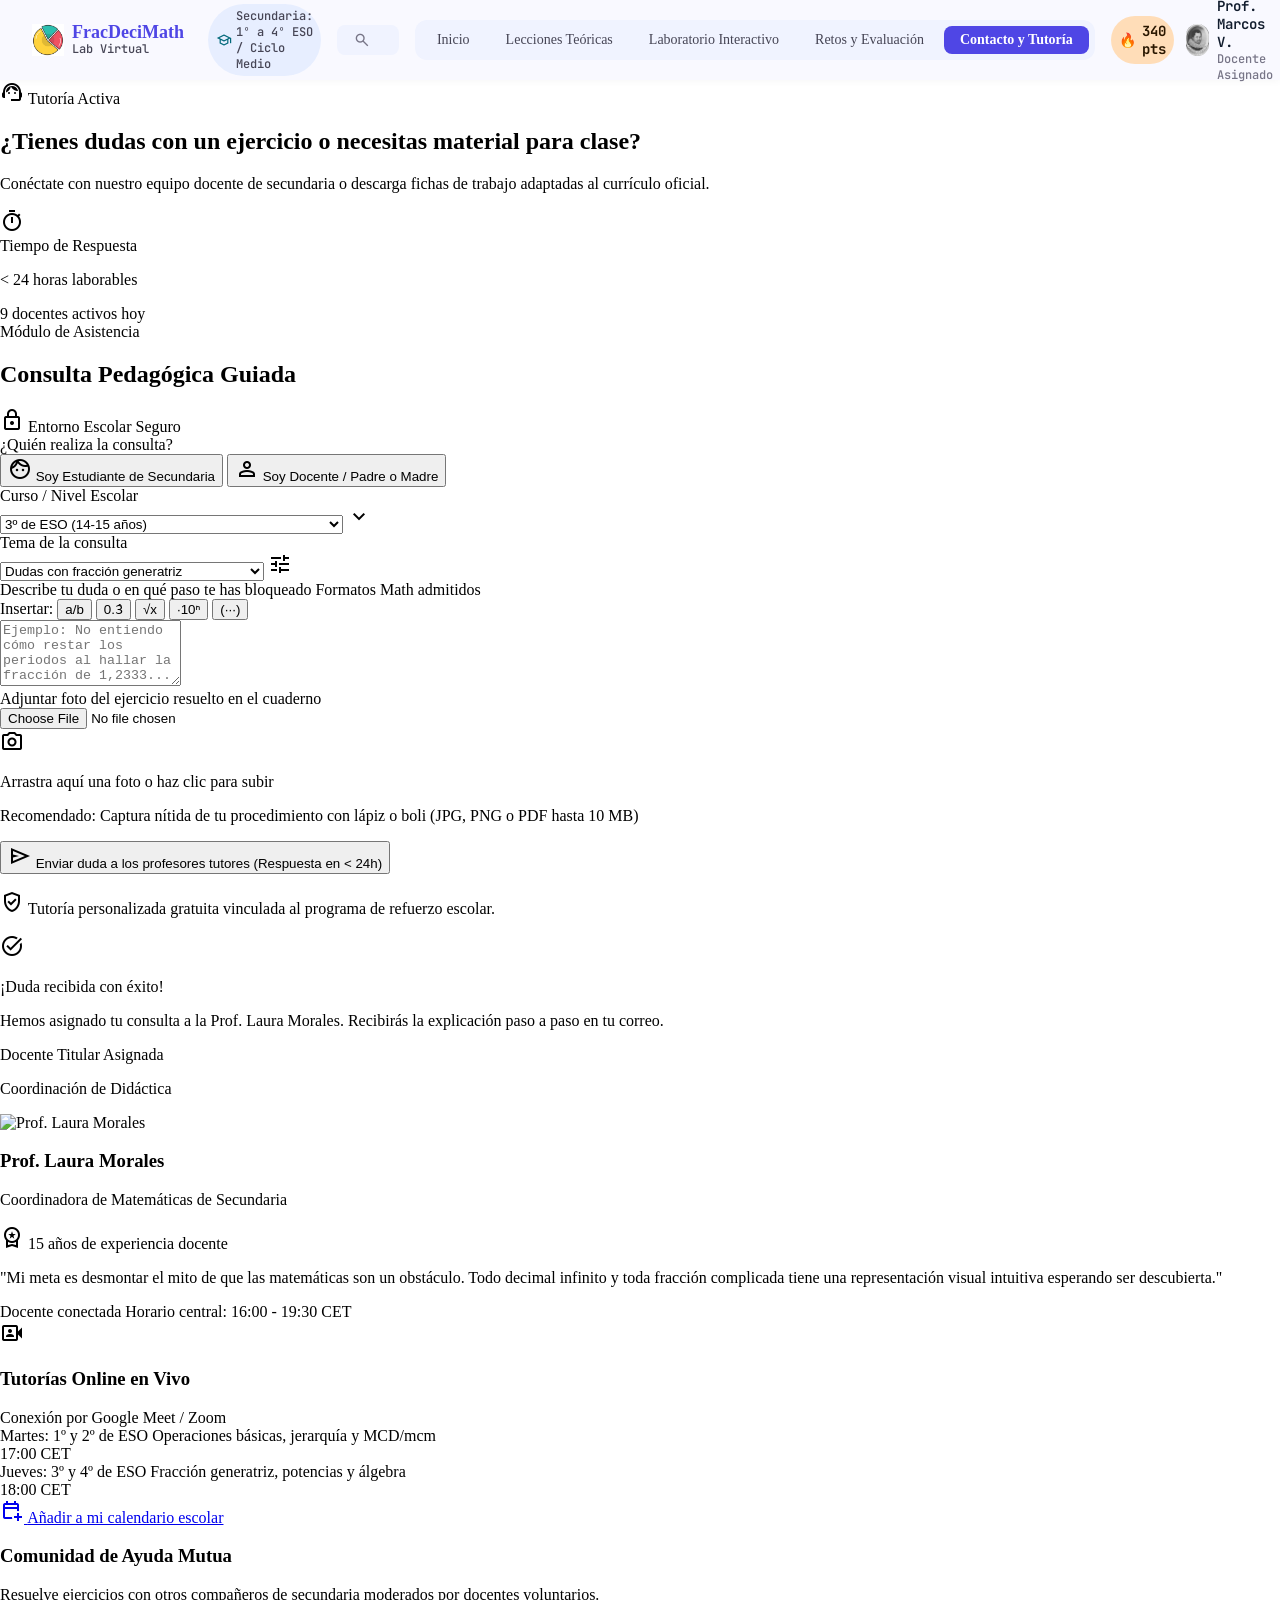
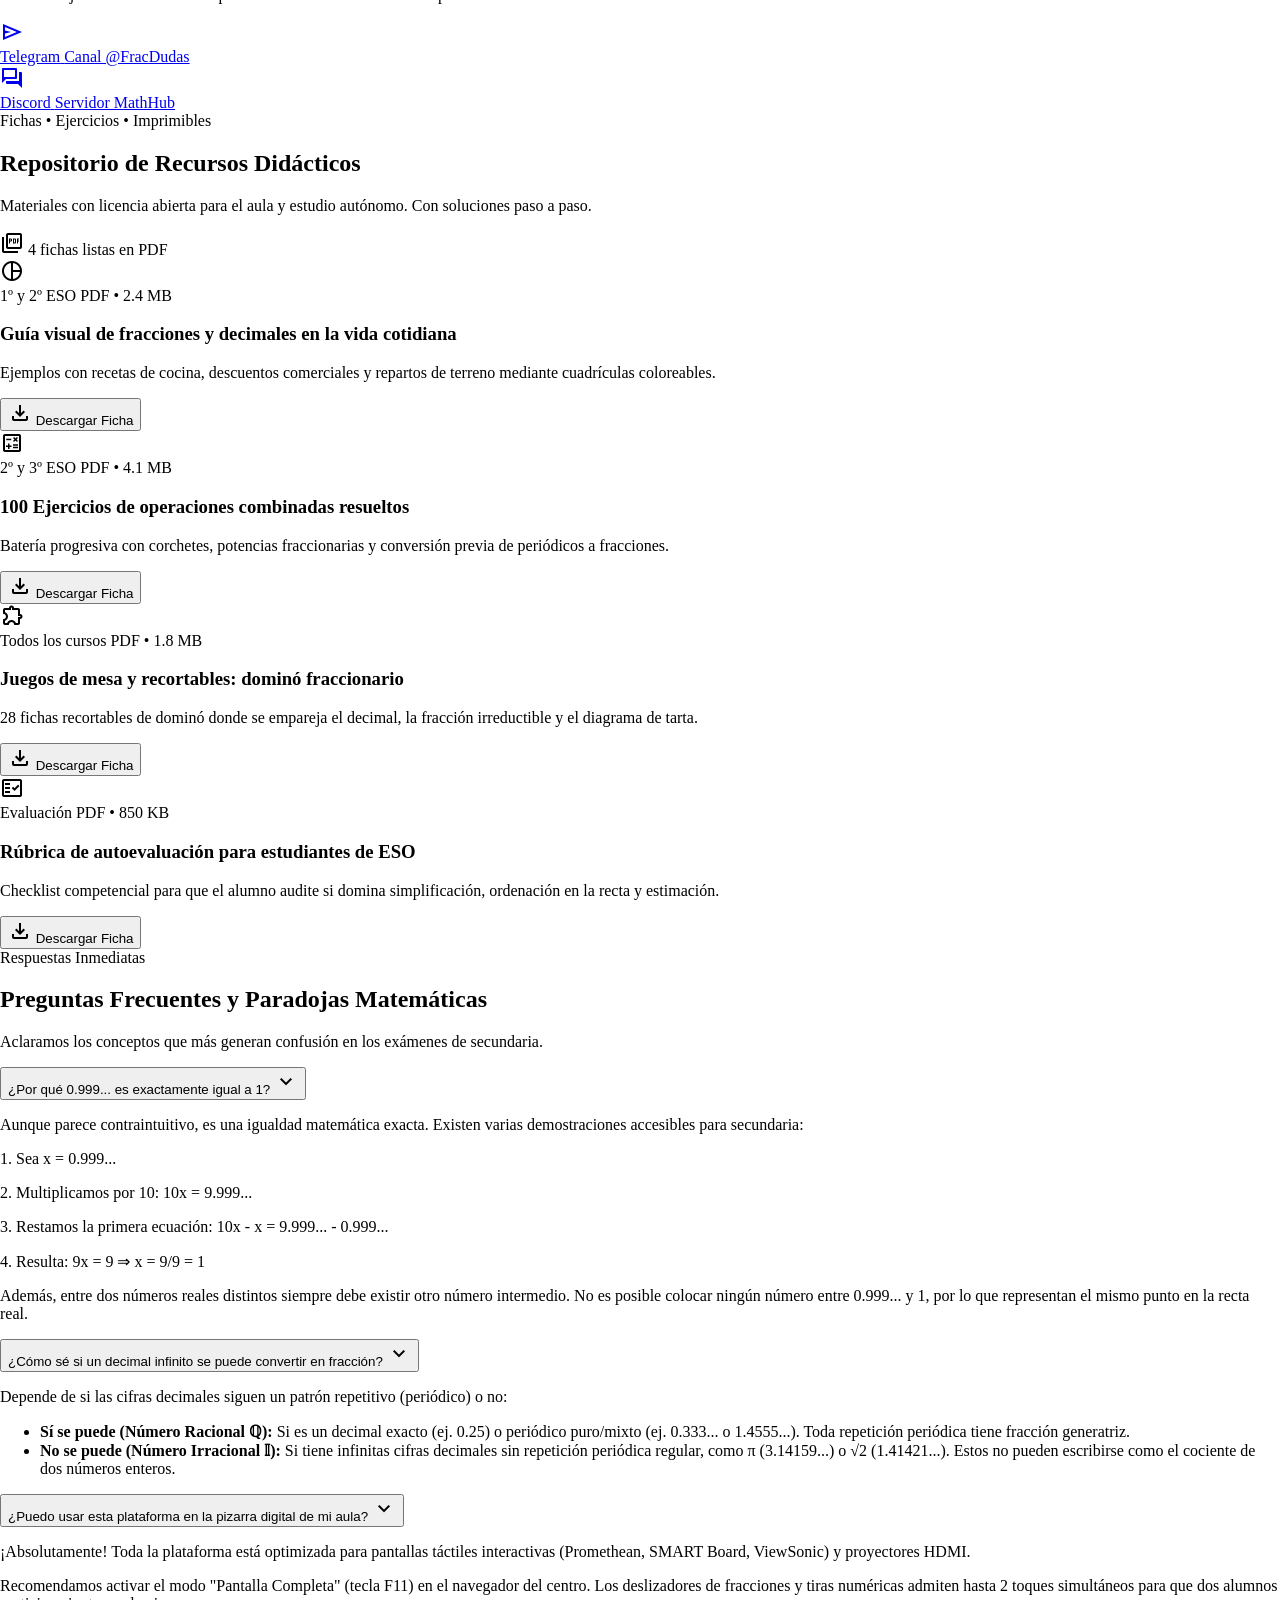
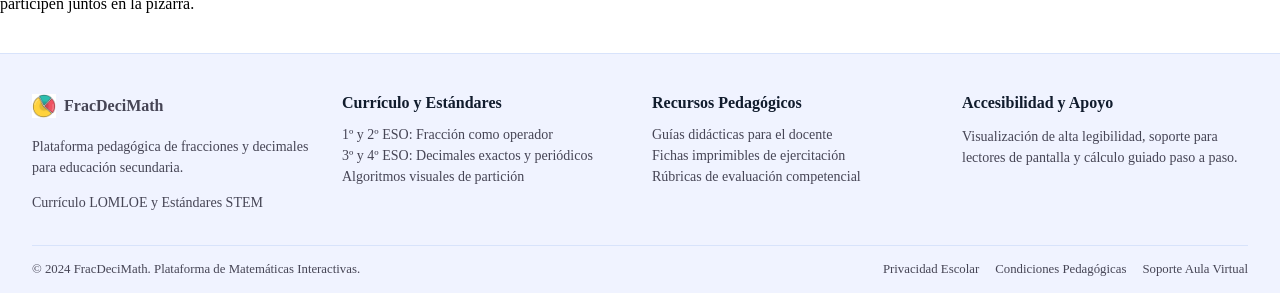
==== contacto-tutoria.html @ f6d33da8 "nuevo cambio" ====
<!DOCTYPE html>
<html lang="es">
<head>
<meta charset="utf-8"/>
<meta content="width=device-width, initial-scale=1.0" name="viewport"/>
<meta content="web_standard" name="shell-type"/>
<title>FracDeciMath — Contacto y Tutoría</title>

<!-- Fuentes -->
<link href="https://fonts.googleapis.com" rel="preconnect"/>
<link crossorigin="" href="https://fonts.gstatic.com" rel="preconnect"/>
<link href="https://fonts.googleapis.com/css2?family=Material+Symbols+Outlined:opsz,wght,FILL,GRAD@20..48,100..700,0..1,-50..200" rel="stylesheet"/>
<link href="https://fonts.googleapis.com/css2?family=JetBrains+Mono:wght@400;500;600;700&family=Plus+Jakarta+Sans:wght@400;500;600;700;800&display=swap" rel="stylesheet"/>
<link href="https://fonts.googleapis.com/css2?family=Material+Symbols+Outlined:wght,FILL@100..700,0..1&display=swap" rel="stylesheet"/>

<!-- Estilos propios -->

<!-- Tailwind (CDN) + configuración -->
<script src="https://cdn.tailwindcss.com"></script>
<script id="tailwind-config">
tailwind.config={darkMode:"class",theme:{extend:{"colors":{"on-secondary-fixed-variant":"#004e5c","on-primary-fixed-variant":"#3323cc","secondary":"#00687a","surface-container-low":"#f0f3ff","on-secondary-container":"#006172","surface-bright":"#f9f9ff","primary":"#3525cd","on-secondary-fixed":"#001f26","on-primary-container":"#dad7ff","on-error":"#ffffff","surface":"#f9f9ff","surface-tint":"#4d44e3","inverse-primary":"#c3c0ff","on-primary":"#ffffff","surface-dim":"#cfdaf2","inverse-surface":"#263143","error":"#ba1a1a","surface-container-highest":"#d8e3fb","primary-container":"#4f46e5","outline":"#777587","on-tertiary-fixed":"#2a1700","inverse-on-surface":"#ecf1ff","surface-container":"#e7eeff","surface-variant":"#d8e3fb","tertiary-fixed":"#ffddb8","secondary-fixed-dim":"#4cd7f6","tertiary-container":"#885500","on-background":"#111c2d","secondary-container":"#57dffe","tertiary":"#684000","surface-container-high":"#dee8ff","on-error-container":"#93000a","primary-fixed":"#e2dfff","primary-fixed-dim":"#c3c0ff","on-tertiary":"#ffffff","tertiary-fixed-dim":"#ffb95f","error-container":"#ffdad6","on-surface":"#111c2d","on-primary-fixed":"#0f0069","outline-variant":"#c7c4d8","on-secondary":"#ffffff","on-surface-variant":"#464555","on-tertiary-fixed-variant":"#653e00","background":"#f9f9ff","on-tertiary-container":"#ffd4a4","secondary-fixed":"#acedff","surface-container-lowest":"#ffffff"},"borderRadius":{"DEFAULT":"0.25rem","lg":"0.5rem","xl":"0.75rem","full":"9999px"},"spacing":{"gutter":"1.5rem","margin":"2rem","space-sm":"0.5rem","space-md":"1rem","space-xs":"0.25rem","space-lg":"1.5rem","margin-mobile":"1rem","space-xl":"2.5rem","gutter-mobile":"1rem"},"fontFamily":{"headline-md":["Plus Jakarta Sans"],"math-display":["JetBrains Mono"],"label-lg":["JetBrains Mono"],"body-md":["Plus Jakarta Sans"],"label-sm":["JetBrains Mono"],"label-md":["JetBrains Mono"],"headline-xl-mobile":["Plus Jakarta Sans"],"headline-lg-mobile":["Plus Jakarta Sans"],"headline-xl":["Plus Jakarta Sans"],"body-sm":["Plus Jakarta Sans"],"headline-sm":["Plus Jakarta Sans"],"body-lg":["Plus Jakarta Sans"],"headline-lg":["Plus Jakarta Sans"],"math-inline":["JetBrains Mono"]},"fontSize":{"headline-md":["22px",{"lineHeight":"28px","fontWeight":"700"}],"math-display":["24px",{"lineHeight":"36px","fontWeight":"600"}],"label-lg":["16px",{"lineHeight":"22px","letterSpacing":"-0.01em","fontWeight":"600"}],"body-md":["16px",{"lineHeight":"24px","fontWeight":"400"}],"label-sm":["12px",{"lineHeight":"16px","letterSpacing":"0.02em","fontWeight":"500"}],"label-md":["14px",{"lineHeight":"18px","fontWeight":"500"}],"headline-xl-mobile":["30px",{"lineHeight":"38px","letterSpacing":"-0.015em","fontWeight":"800"}],"headline-lg-mobile":["24px",{"lineHeight":"32px","letterSpacing":"-0.01em","fontWeight":"700"}],"headline-xl":["40px",{"lineHeight":"48px","letterSpacing":"-0.02em","fontWeight":"800"}],"body-sm":["14px",{"lineHeight":"20px","fontWeight":"400"}],"headline-sm":["18px",{"lineHeight":"24px","fontWeight":"600"}],"body-lg":["18px",{"lineHeight":"28px","fontWeight":"400"}],"headline-lg":["32px",{"lineHeight":"40px","letterSpacing":"-0.015em","fontWeight":"700"}],"math-inline":["16px",{"lineHeight":"24px","fontWeight":"500"}]}}}};
</script>
    <link rel="stylesheet" href="css/header.css">
    <link rel="stylesheet" href="css/layouts.css">
    <link rel="stylesheet" href="css/base.css">
</head>

<body data-page="contacto-tutoria" class="bg-surface font-body-md text-on-surface antialiased selection:bg-primary selection:text-on-primary">

<!-- ======================= HEADER ======================= -->
<div data-layout="header"></div>

<!-- ======================= MAIN ======================= -->
<main class="w-full pt-20 bg-surface min-h-[calc(100vh-14rem)]">
<div class="flex flex-col w-full">

  <!-- Page Header -->
  <section class="relative w-full overflow-hidden bg-gradient-to-b from-surface-container-high/60 via-surface to-surface pb-space-xl pt-space-lg">
    <div class="max-w-[1280px] mx-auto px-margin-mobile lg:px-margin">
      <div class="flex flex-col lg:flex-row lg:items-end lg:justify-between gap-space-lg">
        <div class="max-w-3xl">
          <div class="inline-flex items-center gap-space-xs bg-primary-fixed text-on-primary-fixed px-space-md py-1 rounded-full mb-space-md">
            <span class="material-symbols-outlined text-base">support_agent</span>
            <span class="font-label-sm text-label-sm uppercase tracking-wider font-semibold">Tutoría Activa</span>
          </div>
          <h1 class="font-headline-xl text-headline-xl text-on-surface tracking-tight mb-space-sm">
            ¿Tienes dudas con un ejercicio o necesitas material para clase?
          </h1>
          <p class="font-body-lg text-body-lg text-on-surface-variant max-w-2xl">
            Conéctate con nuestro equipo docente de secundaria o descarga fichas de trabajo adaptadas al currículo oficial.
          </p>
        </div>

        <!-- Quick Status Card -->
        <div class="bg-surface-container-lowest p-space-md rounded-xl shadow-md flex items-center gap-space-md min-w-[280px]">
          <div class="relative flex items-center justify-center w-12 h-12 rounded-lg bg-secondary-fixed text-on-secondary-fixed">
            <span class="material-symbols-outlined text-2xl">timer</span>
            <span class="absolute top-1 right-1 w-2.5 h-2.5 rounded-full bg-secondary ring-2 ring-surface-container-lowest"></span>
          </div>
          <div>
            <span class="font-label-sm text-label-sm text-outline uppercase tracking-wider">Tiempo de Respuesta</span>
            <p class="font-headline-sm text-headline-sm text-on-surface">&lt; 24 horas laborables</p>
            <span class="font-body-sm text-body-sm text-secondary font-medium">9 docentes activos hoy</span>
          </div>
        </div>
      </div>
    </div>
  </section>

  <!-- Formulario + Panel docente -->
  <section class="w-full pb-space-xl">
    <div class="max-w-[1280px] mx-auto px-margin-mobile lg:px-margin">
      <div class="grid grid-cols-1 lg:grid-cols-12 gap-space-lg items-start">

        <!-- Columna izquierda: formulario (7 cols) -->
        <div class="lg:col-span-7 bg-surface-container-lowest rounded-xl p-space-lg lg:p-space-xl shadow-md">
          <div class="flex items-center justify-between mb-space-lg pb-space-sm border-b-0">
            <div>
              <span class="font-label-sm text-label-sm text-primary uppercase font-bold tracking-wider">Módulo de Asistencia</span>
              <h2 class="font-headline-lg text-headline-lg text-on-surface">Consulta Pedagógica Guiada</h2>
            </div>
            <div class="hidden sm:flex items-center gap-1 bg-surface-container px-space-sm py-1 rounded-full text-on-surface-variant">
              <span class="material-symbols-outlined text-sm">lock</span>
              <span class="font-label-sm text-label-sm">Entorno Escolar Seguro</span>
            </div>
          </div>

          <form class="space-y-space-lg" id="math-query-form" onsubmit="event.preventDefault(); showSuccessToast();">

            <!-- Selector de rol -->
            <div>
              <label class="block font-label-md text-label-md text-on-surface mb-space-xs font-semibold">¿Quién realiza la consulta?</label>
              <div class="grid grid-cols-2 gap-space-sm bg-surface-container-low p-1.5 rounded-lg">
                <button class="py-2.5 px-space-md rounded-md font-body-sm text-body-sm font-semibold transition-all bg-primary-container text-on-primary shadow-sm flex items-center justify-center gap-space-xs" id="role-student" onclick="setRole('student')" type="button">
                  <span class="material-symbols-outlined text-base">face</span>
                  <span>Soy Estudiante de Secundaria</span>
                </button>
                <button class="py-2.5 px-space-md rounded-md font-body-sm text-body-sm font-semibold text-on-surface-variant hover:text-on-surface hover:bg-surface-container transition-all flex items-center justify-center gap-space-xs" id="role-teacher" onclick="setRole('teacher')" type="button">
                  <span class="material-symbols-outlined text-base">person</span>
                  <span>Soy Docente / Padre o Madre</span>
                </button>
              </div>
            </div>

            <!-- Curso y tema -->
            <div class="grid grid-cols-1 md:grid-cols-2 gap-space-md">
              <div>
                <label class="block font-label-md text-label-md text-on-surface mb-space-xs font-semibold">Curso / Nivel Escolar</label>
                <div class="relative">
                  <select class="w-full h-12 bg-surface-container-low text-on-surface font-body-md text-body-md rounded-lg px-space-md appearance-none focus:outline-none focus:bg-surface-container-lowest focus:ring-2 focus:ring-primary transition-all">
                    <option value="1eso">1º de ESO (12-13 años)</option>
                    <option value="2eso">2º de ESO (13-14 años)</option>
                    <option selected="" value="3eso">3º de ESO (14-15 años)</option>
                    <option value="4eso">4º de ESO (15-16 años - Opción Académica/Aplicada)</option>
                  </select>
                  <span class="material-symbols-outlined absolute right-space-md top-3 pointer-events-none text-outline">expand_more</span>
                </div>
              </div>
              <div>
                <label class="block font-label-md text-label-md text-on-surface mb-space-xs font-semibold">Tema de la consulta</label>
                <div class="relative">
                  <select class="w-full h-12 bg-surface-container-low text-on-surface font-body-md text-body-md rounded-lg px-space-md appearance-none focus:outline-none focus:bg-surface-container-lowest focus:ring-2 focus:ring-primary transition-all">
                    <option value="generatriz">Dudas con fracción generatriz</option>
                    <option value="combinadas">Operaciones combinadas con paréntesis</option>
                    <option value="problemas">Problemas de aplicación contextual</option>
                    <option value="otro">Otro contenido del temario</option>
                  </select>
                  <span class="material-symbols-outlined absolute right-space-md top-3 pointer-events-none text-outline">tune</span>
                </div>
              </div>
            </div>

            <!-- Descripción + atajos matemáticos -->
            <div>
              <div class="flex items-center justify-between mb-space-xs">
                <label class="font-label-md text-label-md text-on-surface font-semibold">Describe tu duda o en qué paso te has bloqueado</label>
                <span class="font-label-sm text-label-sm text-outline">Formatos Math admitidos</span>
              </div>
              <div class="flex flex-wrap items-center gap-space-xs mb-space-xs bg-surface-container-low p-space-xs rounded-lg">
                <span class="font-label-sm text-label-sm text-on-surface-variant px-space-xs">Insertar:</span>
                <button class="px-space-sm py-1 bg-surface-container-lowest text-primary font-math-inline text-math-inline rounded hover:bg-primary hover:text-on-primary transition-colors shadow-sm" onclick="insertSnippet('\\frac{a}{b}')" type="button">a/b</button>
                <button class="px-space-sm py-1 bg-surface-container-lowest text-primary font-math-inline text-math-inline rounded hover:bg-primary hover:text-on-primary transition-colors shadow-sm" onclick="insertSnippet('0.\\bar{3}')" type="button">0.3̂</button>
                <button class="px-space-sm py-1 bg-surface-container-lowest text-primary font-math-inline text-math-inline rounded hover:bg-primary hover:text-on-primary transition-colors shadow-sm" onclick="insertSnippet('\\sqrt{x}')" type="button">√x</button>
                <button class="px-space-sm py-1 bg-surface-container-lowest text-primary font-math-inline text-math-inline rounded hover:bg-primary hover:text-on-primary transition-colors shadow-sm" onclick="insertSnippet(' \\cdot 10^n ')" type="button">·10ⁿ</button>
                <button class="px-space-sm py-1 bg-surface-container-lowest text-primary font-math-inline text-math-inline rounded hover:bg-primary hover:text-on-primary transition-colors shadow-sm" onclick="insertSnippet('( ) / ( )')" type="button">(···)</button>
              </div>
              <textarea class="w-full bg-surface-container-low text-on-surface font-body-md text-body-md p-space-md rounded-lg focus:outline-none focus:bg-surface-container-lowest focus:ring-2 focus:ring-primary transition-all resize-y" id="query-textarea" placeholder="Ejemplo: No entiendo cómo restar los periodos al hallar la fracción de 1,2333... ¿Tengo que multiplicar por 100 o por 10 primero?" required="" rows="4"></textarea>
            </div>

            <!-- Subida de foto -->
            <div>
              <label class="block font-label-md text-label-md text-on-surface mb-space-xs font-semibold">Adjuntar foto del ejercicio resuelto en el cuaderno</label>
              <div class="relative group bg-surface-container-low hover:bg-surface-container-high rounded-xl p-space-lg text-center transition-all cursor-pointer">
                <input accept="image/*,.pdf" class="absolute inset-0 w-full h-full opacity-0 cursor-pointer" onchange="handleFileSelected(this)" type="file"/>
                <div class="flex flex-col items-center justify-center">
                  <div class="w-12 h-12 rounded-full bg-surface-container-lowest text-primary flex items-center justify-center mb-space-xs group-hover:scale-110 transition-transform shadow-sm">
                    <span class="material-symbols-outlined text-2xl">photo_camera</span>
                  </div>
                  <p class="font-headline-sm text-headline-sm text-on-surface mb-1" id="upload-headline">Arrastra aquí una foto o haz clic para subir</p>
                  <p class="font-body-sm text-body-sm text-on-surface-variant">Recomendado: Captura nítida de tu procedimiento con lápiz o boli (JPG, PNG o PDF hasta 10 MB)</p>
                </div>
              </div>
            </div>

            <!-- Envío -->
            <div class="pt-space-xs">
              <button class="w-full h-14 bg-primary-container text-on-primary font-headline-sm text-headline-sm rounded-lg hover:opacity-95 active:scale-[0.99] transition-all shadow-md flex items-center justify-center gap-space-sm" type="submit">
                <span class="material-symbols-outlined text-2xl">send</span>
                <span>Enviar duda a los profesores tutores (Respuesta en &lt; 24h)</span>
              </button>
              <p class="text-center font-label-sm text-label-sm text-outline mt-space-sm flex items-center justify-center gap-space-xs">
                <span class="material-symbols-outlined text-sm text-secondary">verified_user</span>
                Tutoría personalizada gratuita vinculada al programa de refuerzo escolar.
              </p>
            </div>
          </form>

          <!-- Toast (oculto por defecto) -->
          <div class="hidden mt-space-md p-space-md rounded-lg bg-surface-container-highest text-on-surface flex items-center gap-space-sm transition-all" id="query-toast">
            <span class="material-symbols-outlined text-secondary text-2xl">task_alt</span>
            <div>
              <p class="font-headline-sm text-headline-sm">¡Duda recibida con éxito!</p>
              <p class="font-body-sm text-body-sm text-on-surface-variant">Hemos asignado tu consulta a la Prof. Laura Morales. Recibirás la explicación paso a paso en tu correo.</p>
            </div>
          </div>
        </div>

        <!-- Columna derecha: docente y soporte (5 cols) -->
        <div class="lg:col-span-5 space-y-space-lg">

          <!-- Perfil docente -->
          <div class="bg-surface-container-lowest rounded-xl overflow-hidden shadow-md">
            <div class="bg-gradient-to-r from-primary to-surface-tint p-space-md text-on-primary">
              <span class="font-label-sm text-label-sm uppercase font-bold tracking-wider opacity-90">Docente Titular Asignada</span>
              <p class="font-headline-sm text-headline-sm text-on-primary">Coordinación de Didáctica</p>
            </div>
            <div class="p-space-lg">
              <div class="flex items-start gap-space-md mb-space-md">
                <img alt="Prof. Laura Morales" class="w-24 h-24 rounded-2xl object-cover shadow-md shrink-0" src="https://lh3.googleusercontent.com/aida-public/[base64]"/>
                <div>
                  <h3 class="font-headline-md text-headline-md text-on-surface leading-snug">Prof. Laura Morales</h3>
                  <p class="font-body-sm text-body-sm text-secondary font-medium">Coordinadora de Matemáticas de Secundaria</p>
                  <div class="flex items-center gap-space-xs text-outline mt-1 font-label-sm text-label-sm">
                    <span class="material-symbols-outlined text-sm">workspace_premium</span>
                    <span>15 años de experiencia docente</span>
                  </div>
                </div>
              </div>
              <p class="font-body-sm text-body-sm text-on-surface-variant bg-surface-container-low p-space-md rounded-lg mb-space-md">
                "Mi meta es desmontar el mito de que las matemáticas son un obstáculo. Todo decimal infinito y toda fracción complicada tiene una representación visual intuitiva esperando ser descubierta."
              </p>
              <div class="flex items-center justify-between text-on-surface-variant font-label-sm text-label-sm pt-space-xs">
                <span class="flex items-center gap-1">
                  <span class="w-2.5 h-2.5 rounded-full bg-secondary"></span>
                  Docente conectada
                </span>
                <span class="text-outline">Horario central: 16:00 - 19:30 CET</span>
              </div>
            </div>
          </div>

          <!-- Tutorías en vivo -->
          <div class="bg-surface-container-lowest rounded-xl p-space-lg shadow-md">
            <div class="flex items-center gap-space-sm mb-space-md">
              <div class="w-10 h-10 rounded-lg bg-surface-container-high text-primary flex items-center justify-center">
                <span class="material-symbols-outlined text-xl">video_camera_front</span>
              </div>
              <div>
                <h3 class="font-headline-sm text-headline-sm text-on-surface">Tutorías Online en Vivo</h3>
                <span class="font-body-sm text-body-sm text-on-surface-variant">Conexión por Google Meet / Zoom</span>
              </div>
            </div>
            <div class="space-y-space-sm mb-space-md">
              <div class="flex items-center justify-between p-space-sm rounded-lg bg-surface-container-low hover:bg-surface-container transition-colors">
                <div>
                  <span class="font-label-md text-label-md text-on-surface font-semibold block">Martes: 1º y 2º de ESO</span>
                  <span class="font-body-sm text-body-sm text-outline">Operaciones básicas, jerarquía y MCD/mcm</span>
                </div>
                <span class="font-label-md text-label-md text-primary font-bold bg-primary-fixed px-space-sm py-1 rounded">17:00 CET</span>
              </div>
              <div class="flex items-center justify-between p-space-sm rounded-lg bg-surface-container-low hover:bg-surface-container transition-colors">
                <div>
                  <span class="font-label-md text-label-md text-on-surface font-semibold block">Jueves: 3º y 4º de ESO</span>
                  <span class="font-body-sm text-body-sm text-outline">Fracción generatriz, potencias y álgebra</span>
                </div>
                <span class="font-label-md text-label-md text-primary font-bold bg-primary-fixed px-space-sm py-1 rounded">18:00 CET</span>
              </div>
            </div>
            <a class="w-full py-2.5 bg-surface-container-high text-on-surface font-headline-sm text-headline-sm rounded-lg hover:bg-surface-container-highest transition-colors flex items-center justify-center gap-space-xs" href="#" onclick="event.preventDefault(); alert('Enlace de sesión enviado al calendario del alumno.');">
              <span class="material-symbols-outlined text-base">calendar_add_on</span>
              <span>Añadir a mi calendario escolar</span>
            </a>
          </div>

          <!-- Comunidad -->
          <div class="bg-surface-container rounded-xl p-space-lg shadow-sm">
            <h3 class="font-headline-sm text-headline-sm text-on-surface mb-space-xs">Comunidad de Ayuda Mutua</h3>
            <p class="font-body-sm text-body-sm text-on-surface-variant mb-space-md">Resuelve ejercicios con otros compañeros de secundaria moderados por docentes voluntarios.</p>
            <div class="grid grid-cols-2 gap-space-sm">
              <a class="flex items-center gap-space-xs p-space-sm rounded-lg bg-surface-container-lowest hover:bg-surface-container-high transition-all text-on-surface group" href="#" onclick="event.preventDefault();">
                <span class="material-symbols-outlined text-secondary group-hover:scale-110 transition-transform">send</span>
                <div>
                  <span class="font-label-md text-label-md font-semibold block">Telegram</span>
                  <span class="font-label-sm text-label-sm text-outline">Canal @FracDudas</span>
                </div>
              </a>
              <a class="flex items-center gap-space-xs p-space-sm rounded-lg bg-surface-container-lowest hover:bg-surface-container-high transition-all text-on-surface group" href="#" onclick="event.preventDefault();">
                <span class="material-symbols-outlined text-primary group-hover:scale-110 transition-transform">forum</span>
                <div>
                  <span class="font-label-md text-label-md font-semibold block">Discord</span>
                  <span class="font-label-sm text-label-sm text-outline">Servidor MathHub</span>
                </div>
              </a>
            </div>
          </div>

        </div>
      </div>
    </div>
  </section>

  <!-- Repositorio de recursos -->
  <section class="w-full bg-surface-container-low py-space-xl">
    <div class="max-w-[1280px] mx-auto px-margin-mobile lg:px-margin">
      <div class="flex flex-col md:flex-row md:items-end justify-between gap-space-md mb-space-xl">
        <div>
          <span class="font-label-sm text-label-sm uppercase tracking-wider text-secondary font-bold">Fichas • Ejercicios • Imprimibles</span>
          <h2 class="font-headline-xl text-headline-xl text-on-surface">Repositorio de Recursos Didácticos</h2>
          <p class="font-body-md text-body-md text-on-surface-variant mt-1">Materiales con licencia abierta para el aula y estudio autónomo. Con soluciones paso a paso.</p>
        </div>
        <div class="flex items-center gap-space-xs">
          <span class="font-label-md text-label-md text-on-surface-variant bg-surface-container-lowest px-space-md py-2 rounded-lg shadow-sm flex items-center gap-2">
            <span class="material-symbols-outlined text-primary text-base">picture_as_pdf</span>
            4 fichas listas en PDF
          </span>
        </div>
      </div>

      <div class="grid grid-cols-1 md:grid-cols-2 lg:grid-cols-4 gap-space-md">

        <!-- Ficha 1 -->
        <div class="bg-surface-container-lowest rounded-xl p-space-lg flex flex-col justify-between shadow-sm hover:shadow-md transition-shadow group">
          <div>
            <div class="w-12 h-12 rounded-lg bg-primary-fixed text-primary flex items-center justify-center mb-space-md group-hover:scale-105 transition-transform">
              <span class="material-symbols-outlined text-2xl">pie_chart</span>
            </div>
            <div class="flex items-center gap-space-xs mb-space-xs">
              <span class="bg-surface-container-high text-on-surface font-label-sm text-label-sm px-2 py-0.5 rounded">1º y 2º ESO</span>
              <span class="text-outline font-label-sm text-label-sm">PDF • 2.4 MB</span>
            </div>
            <h3 class="font-headline-sm text-headline-sm text-on-surface mb-space-xs leading-snug">Guía visual de fracciones y decimales en la vida cotidiana</h3>
            <p class="font-body-sm text-body-sm text-on-surface-variant mb-space-lg">Ejemplos con recetas de cocina, descuentos comerciales y repartos de terreno mediante cuadrículas coloreables.</p>
          </div>
          <button class="w-full py-2.5 bg-surface-container-low text-primary hover:bg-primary hover:text-on-primary font-headline-sm text-headline-sm rounded-lg transition-colors flex items-center justify-center gap-space-xs" onclick="downloadAsset('Guia_Visual_Fracciones.pdf')" type="button">
            <span class="material-symbols-outlined text-base">download</span>
            <span>Descargar Ficha</span>
          </button>
        </div>

        <!-- Ficha 2 -->
        <div class="bg-surface-container-lowest rounded-xl p-space-lg flex flex-col justify-between shadow-sm hover:shadow-md transition-shadow group">
          <div>
            <div class="w-12 h-12 rounded-lg bg-secondary-fixed text-on-secondary-fixed flex items-center justify-center mb-space-md group-hover:scale-105 transition-transform">
              <span class="material-symbols-outlined text-2xl">calculate</span>
            </div>
            <div class="flex items-center gap-space-xs mb-space-xs">
              <span class="bg-surface-container-high text-on-surface font-label-sm text-label-sm px-2 py-0.5 rounded">2º y 3º ESO</span>
              <span class="text-outline font-label-sm text-label-sm">PDF • 4.1 MB</span>
            </div>
            <h3 class="font-headline-sm text-headline-sm text-on-surface mb-space-xs leading-snug">100 Ejercicios de operaciones combinadas resueltos</h3>
            <p class="font-body-sm text-body-sm text-on-surface-variant mb-space-lg">Batería progresiva con corchetes, potencias fraccionarias y conversión previa de periódicos a fracciones.</p>
          </div>
          <button class="w-full py-2.5 bg-surface-container-low text-primary hover:bg-primary hover:text-on-primary font-headline-sm text-headline-sm rounded-lg transition-colors flex items-center justify-center gap-space-xs" onclick="downloadAsset('100_Operaciones_Combinadas.pdf')" type="button">
            <span class="material-symbols-outlined text-base">download</span>
            <span>Descargar Ficha</span>
          </button>
        </div>

        <!-- Ficha 3 -->
        <div class="bg-surface-container-lowest rounded-xl p-space-lg flex flex-col justify-between shadow-sm hover:shadow-md transition-shadow group">
          <div>
            <div class="w-12 h-12 rounded-lg bg-tertiary-fixed text-on-tertiary-fixed flex items-center justify-center mb-space-md group-hover:scale-105 transition-transform">
              <span class="material-symbols-outlined text-2xl">extension</span>
            </div>
            <div class="flex items-center gap-space-xs mb-space-xs">
              <span class="bg-surface-container-high text-on-surface font-label-sm text-label-sm px-2 py-0.5 rounded">Todos los cursos</span>
              <span class="text-outline font-label-sm text-label-sm">PDF • 1.8 MB</span>
            </div>
            <h3 class="font-headline-sm text-headline-sm text-on-surface mb-space-xs leading-snug">Juegos de mesa y recortables: dominó fraccionario</h3>
            <p class="font-body-sm text-body-sm text-on-surface-variant mb-space-lg">28 fichas recortables de dominó donde se empareja el decimal, la fracción irreductible y el diagrama de tarta.</p>
          </div>
          <button class="w-full py-2.5 bg-surface-container-low text-primary hover:bg-primary hover:text-on-primary font-headline-sm text-headline-sm rounded-lg transition-colors flex items-center justify-center gap-space-xs" onclick="downloadAsset('Domino_Fracciones_Recortable.pdf')" type="button">
            <span class="material-symbols-outlined text-base">download</span>
            <span>Descargar Ficha</span>
          </button>
        </div>

        <!-- Ficha 4 -->
        <div class="bg-surface-container-lowest rounded-xl p-space-lg flex flex-col justify-between shadow-sm hover:shadow-md transition-shadow group">
          <div>
            <div class="w-12 h-12 rounded-lg bg-surface-container-high text-on-surface flex items-center justify-center mb-space-md group-hover:scale-105 transition-transform">
              <span class="material-symbols-outlined text-2xl">fact_check</span>
            </div>
            <div class="flex items-center gap-space-xs mb-space-xs">
              <span class="bg-surface-container-high text-on-surface font-label-sm text-label-sm px-2 py-0.5 rounded">Evaluación</span>
              <span class="text-outline font-label-sm text-label-sm">PDF • 850 KB</span>
            </div>
            <h3 class="font-headline-sm text-headline-sm text-on-surface mb-space-xs leading-snug">Rúbrica de autoevaluación para estudiantes de ESO</h3>
            <p class="font-body-sm text-body-sm text-on-surface-variant mb-space-lg">Checklist competencial para que el alumno audite si domina simplificación, ordenación en la recta y estimación.</p>
          </div>
          <button class="w-full py-2.5 bg-surface-container-low text-primary hover:bg-primary hover:text-on-primary font-headline-sm text-headline-sm rounded-lg transition-colors flex items-center justify-center gap-space-xs" onclick="downloadAsset('Rubrica_Autoevaluacion_ESO.pdf')" type="button">
            <span class="material-symbols-outlined text-base">download</span>
            <span>Descargar Ficha</span>
          </button>
        </div>

      </div>
    </div>
  </section>

  <!-- FAQ -->
  <section class="w-full py-space-xl">
    <div class="max-w-[840px] mx-auto px-margin-mobile lg:px-margin">
      <div class="text-center mb-space-xl">
        <span class="font-label-sm text-label-sm uppercase tracking-wider text-primary font-bold">Respuestas Inmediatas</span>
        <h2 class="font-headline-lg text-headline-lg text-on-surface mt-1">Preguntas Frecuentes y Paradojas Matemáticas</h2>
        <p class="font-body-md text-body-md text-on-surface-variant max-w-xl mx-auto mt-space-xs">Aclaramos los conceptos que más generan confusión en los exámenes de secundaria.</p>
      </div>

      <div class="space-y-space-sm" id="faq-accordion">

        <!-- FAQ 1 -->
        <div class="bg-surface-container-lowest rounded-xl overflow-hidden shadow-sm">
          <button class="w-full p-space-md lg:p-space-lg text-left flex items-center justify-between gap-space-md focus:outline-none" onclick="toggleFaq('faq-1')" type="button">
            <span class="font-headline-sm text-headline-sm text-on-surface">¿Por qué 0.999... es exactamente igual a 1?</span>
            <span class="material-symbols-outlined text-outline transition-transform duration-200" id="faq-icon-1">expand_more</span>
          </button>
          <div class="hidden px-space-md lg:px-space-lg pb-space-lg text-on-surface-variant font-body-md text-body-md space-y-space-sm" id="faq-content-1">
            <p>Aunque parece contraintuitivo, es una igualdad matemática exacta. Existen varias demostraciones accesibles para secundaria:</p>
            <div class="bg-surface-container-low p-space-md rounded-lg font-math-inline text-math-inline text-on-surface space-y-1">
              <p>1. Sea <span class="font-bold">x = 0.999...</span></p>
              <p>2. Multiplicamos por 10: <span class="font-bold">10x = 9.999...</span></p>
              <p>3. Restamos la primera ecuación: <span class="font-bold">10x - x = 9.999... - 0.999...</span></p>
              <p>4. Resulta: <span class="font-bold">9x = 9 ⇒ x = 9/9 = 1</span></p>
            </div>
            <p class="font-body-sm text-body-sm text-outline">Además, entre dos números reales distintos siempre debe existir otro número intermedio. No es posible colocar ningún número entre 0.999... y 1, por lo que representan el mismo punto en la recta real.</p>
          </div>
        </div>

        <!-- FAQ 2 -->
        <div class="bg-surface-container-lowest rounded-xl overflow-hidden shadow-sm">
          <button class="w-full p-space-md lg:p-space-lg text-left flex items-center justify-between gap-space-md focus:outline-none" onclick="toggleFaq('faq-2')" type="button">
            <span class="font-headline-sm text-headline-sm text-on-surface">¿Cómo sé si un decimal infinito se puede convertir en fracción?</span>
            <span class="material-symbols-outlined text-outline transition-transform duration-200" id="faq-icon-2">expand_more</span>
          </button>
          <div class="hidden px-space-md lg:px-space-lg pb-space-lg text-on-surface-variant font-body-md text-body-md space-y-space-sm" id="faq-content-2">
            <p>Depende de si las cifras decimales siguen un patrón repetitivo (periódico) o no:</p>
            <ul class="list-disc pl-5 space-y-1 font-body-sm text-body-sm">
              <li><strong class="text-on-surface">Sí se puede (Número Racional ℚ):</strong> Si es un decimal exacto (ej. 0.25) o periódico puro/mixto (ej. 0.333... o 1.4555...). Toda repetición periódica tiene fracción generatriz.</li>
              <li><strong class="text-on-surface">No se puede (Número Irracional 𝕀):</strong> Si tiene infinitas cifras decimales sin repetición periódica regular, como π (3.14159...) o √2 (1.41421...). Estos no pueden escribirse como el cociente de dos números enteros.</li>
            </ul>
          </div>
        </div>

        <!-- FAQ 3 -->
        <div class="bg-surface-container-lowest rounded-xl overflow-hidden shadow-sm">
          <button class="w-full p-space-md lg:p-space-lg text-left flex items-center justify-between gap-space-md focus:outline-none" onclick="toggleFaq('faq-3')" type="button">
            <span class="font-headline-sm text-headline-sm text-on-surface">¿Puedo usar esta plataforma en la pizarra digital de mi aula?</span>
            <span class="material-symbols-outlined text-outline transition-transform duration-200" id="faq-icon-3">expand_more</span>
          </button>
          <div class="hidden px-space-md lg:px-space-lg pb-space-lg text-on-surface-variant font-body-md text-body-md space-y-space-sm" id="faq-content-3">
            <p>¡Absolutamente! Toda la plataforma está optimizada para pantallas táctiles interactivas (Promethean, SMART Board, ViewSonic) y proyectores HDMI.</p>
            <p class="font-body-sm text-body-sm text-outline">Recomendamos activar el modo "Pantalla Completa" (tecla F11) en el navegador del centro. Los deslizadores de fracciones y tiras numéricas admiten hasta 2 toques simultáneos para que dos alumnos participen juntos en la pizarra.</p>
          </div>
        </div>

      </div>
    </div>
  </section>

  <!-- Scripts de interacción -->
  <script>
    function setRole(role) {
      const studentBtn = document.getElementById('role-student');
      const teacherBtn = document.getElementById('role-teacher');

      if (role === 'student') {
        studentBtn.className = "py-2.5 px-space-md rounded-md font-body-sm text-body-sm font-semibold transition-all bg-primary-container text-on-primary shadow-sm flex items-center justify-center gap-space-xs";
        teacherBtn.className = "py-2.5 px-space-md rounded-md font-body-sm text-body-sm font-semibold text-on-surface-variant hover:text-on-surface hover:bg-surface-container transition-all flex items-center justify-center gap-space-xs";
      } else {
        teacherBtn.className = "py-2.5 px-space-md rounded-md font-body-sm text-body-sm font-semibold transition-all bg-primary-container text-on-primary shadow-sm flex items-center justify-center gap-space-xs";
        studentBtn.className = "py-2.5 px-space-md rounded-md font-body-sm text-body-sm font-semibold text-on-surface-variant hover:text-on-surface hover:bg-surface-container transition-all flex items-center justify-center gap-space-xs";
      }
    }

    function insertSnippet(code) {
      const textarea = document.getElementById('query-textarea');
      const start = textarea.selectionStart;
      const end = textarea.selectionEnd;
      const text = textarea.value;
      textarea.value = text.substring(0, start) + code + text.substring(end);
      textarea.focus();
      textarea.selectionStart = textarea.selectionEnd = start + code.length;
    }

    function handleFileSelected(input) {
      if (input.files && input.files[0]) {
        const headline = document.getElementById('upload-headline');
        headline.textContent = 'Archivo adjunto: ' + input.files[0].name;
        headline.classList.add('text-secondary');
      }
    }

    function showSuccessToast() {
      const toast = document.getElementById('query-toast');
      toast.classList.remove('hidden');
      toast.scrollIntoView({ behavior: 'smooth', block: 'nearest' });
      document.getElementById('math-query-form').reset();
      document.getElementById('upload-headline').textContent = 'Arrastra aquí una foto o haz clic para subir';
      document.getElementById('upload-headline').classList.remove('text-secondary');
    }

    function downloadAsset(filename) {
      alert('Descargando recurso didáctico: ' + filename + '\nIncluye guía de soluciones paso a paso.');
    }

    function toggleFaq(id) {
      const content = document.getElementById(id.replace('faq-', 'faq-content-'));
      const icon = document.getElementById(id.replace('faq-', 'faq-icon-'));
      const isOpen = !content.classList.contains('hidden');

      if (isOpen) {
        content.classList.add('hidden');
        icon.style.transform = 'rotate(0deg)';
      } else {
        content.classList.remove('hidden');
        icon.style.transform = 'rotate(180deg)';
      }
    }
  </script>

</div>
</main>

<!-- ======================= FOOTER ======================= -->
<div data-layout="footer"></div>

    <script src="js/layout.js"></script>
</body>
</html>
---- css/header.css ----
:root {
  --header-primary: #4f46e5;
  --header-surface: #f9f9ff;
  --header-surface-low: #f0f3ff;
  --header-surface-container: #e7eeff;
  --header-text: #111c2d;
  --header-muted: #464555;
  --header-outline: #777587;
}

.cabecera {
  position: fixed;
  top: 0;
  left: 0;
  z-index: 50;
  width: 100%;
  background: rgba(249, 249, 255, 0.9);
  backdrop-filter: blur(20px);
  box-shadow: 0 1px 8px rgba(0, 0, 0, 0.04);
}

.cabecera-interior {
  display: flex;
  align-items: center;
  justify-content: space-between;
  gap: 1rem;
  max-width: 1280px;
  height: 5rem;
  margin: 0 auto;
  padding: 0 1rem;
}

.cabecera-izquierda,
.cabecera-derecha {
  display: flex;
  align-items: center;
}

.cabecera-izquierda {
  gap: 1.5rem;
}

.cabecera-derecha {
  gap: 0.5rem;
}

.enlace-logo {
  display: flex;
  align-items: center;
  gap: 0.5rem;
  color: inherit;
  text-decoration: none;
}

.imagen-logo {
  width: auto;
  height: 2rem;
  object-fit: contain;
}

.texto-logo {
  display: flex;
  flex-direction: column;
}

.titulo-logo {
  color: var(--header-primary);
  font-size: 18px;
  font-weight: 600;
  line-height: 1;
}

.subtitulo-logo {
  color: var(--header-muted);
  font: 500 12px/16px "JetBrains Mono", monospace;
}

.insignia-cabecera {
  display: none;
  align-items: center;
  gap: 0.25rem;
  padding: 0.25rem 0.5rem;
  color: var(--header-muted);
  background: var(--header-surface-container);
  border-radius: 9999px;
  font: 500 12px/16px "JetBrains Mono", monospace;
}

.insignia-cabecera .material-symbols-outlined {
  color: #00687a;
  font-size: 16px;
}

.buscador-cabecera {
  display: none;
  flex: 1;
  max-width: 24rem;
}

.boton-menu {
  display: inline-flex;
  align-items: center;
  justify-content: center;
  width: 2.5rem;
  height: 2.5rem;
  color: var(--header-muted);
  background: var(--header-surface-low);
  border: 0;
  border-radius: 0.5rem;
  cursor: pointer;
}

.boton-menu:hover,
.boton-menu:focus-visible {
  color: var(--header-text);
  background: #dee8ff;
}

.boton-menu:focus-visible,
.enlace-navegacion:focus-visible {
  outline: 2px solid var(--header-primary);
  outline-offset: 2px;
}

.caja-buscador {
  display: flex;
  align-items: center;
  width: 100%;
  padding: 0.375rem 1rem;
  color: var(--header-muted);
  background: var(--header-surface-low);
  border-radius: 0.5rem;
}

.caja-buscador .material-symbols-outlined {
  margin-right: 0.5rem;
  color: var(--header-outline);
  font-size: 18px;
}

.caja-buscador input {
  width: 100%;
  color: var(--header-text);
  background: transparent;
  border: 0;
  outline: 0;
}

.navegacion-cabecera {
  display: none;
  align-items: center;
  gap: 0.25rem;
  padding: 0.375rem;
  background: var(--header-surface-low);
  border-radius: 0.75rem;
}

.navegacion-cabecera.menu-abierto {
  display: flex;
  position: absolute;
  top: calc(100% + 0.5rem);
  right: 1rem;
  left: 1rem;
  flex-direction: column;
  align-items: stretch;
  padding: 0.5rem;
  background: var(--header-surface);
  border: 1px solid #d8e3fb;
  box-shadow: 0 12px 24px rgba(17, 28, 45, 0.12);
}

.navegacion-cabecera.menu-abierto .enlace-navegacion {
  width: 100%;
  padding: 0.75rem 1rem;
}

.enlace-navegacion {
  padding: 0.375rem 1rem;
  color: var(--header-muted);
  border-radius: 0.5rem;
  font-size: 14px;
  text-decoration: none;
  white-space: nowrap;
}

.enlace-navegacion:hover {
  color: var(--header-text);
  background: #dee8ff;
}

.enlace-navegacion.activo {
  color: #fff;
  background: var(--header-primary);
  font-weight: 600;
}

.insignia-puntos {
  display: flex;
  align-items: center;
  gap: 0.375rem;
  padding: 0.375rem 0.5rem;
  color: #2a1700;
  background: #ffddb8;
  border-radius: 9999px;
  font: 700 14px/18px "JetBrains Mono", monospace;
}

.informacion-perfil {
  display: flex;
  align-items: center;
  gap: 0.5rem;
  padding-left: 0.25rem;
}

.imagen-perfil {
  width: 2rem;
  height: 2rem;
  object-fit: cover;
  border-radius: 9999px;
}

.texto-perfil {
  display: none;
  flex-direction: column;
}

.nombre-perfil {
  color: var(--header-text);
  font: 600 14px/18px "JetBrains Mono", monospace;
}

.rol-perfil {
  color: var(--header-outline);
  font: 500 12px/16px "JetBrains Mono", monospace;
}

@media (min-width: 640px) {
  .texto-perfil {
    display: flex;
  }
}

@media (min-width: 768px) {
  .boton-menu {
    display: none;
  }

  .navegacion-cabecera {
    display: flex;
  }

  .navegacion-cabecera.menu-abierto {
    position: static;
    flex-direction: row;
    align-items: center;
    padding: 0.375rem;
    border: 0;
    box-shadow: none;
  }

  .navegacion-cabecera.menu-abierto .enlace-navegacion {
    width: auto;
    padding: 0.375rem 1rem;
  }
}

@media (min-width: 1024px) {
  .cabecera-interior {
    padding: 0 2rem;
  }

  .buscador-cabecera {
    display: flex;
  }
}

@media (min-width: 1280px) {
  .insignia-cabecera {
    display: flex;
  }
}

.cabecera + .ruta {
  margin-top: 5rem;
}

.cabecera + main {
  padding-top: 5rem;
}

.cabecera + .main {
  padding-top: 80px;
}
---- css/layouts.css ----
.footer-layout {
  margin-top: 2.5rem;
  padding: 2.5rem 2rem 1rem;
  color: #464555;
  background: #f0f3ff;
  border-top: 1px solid #d8e3fb;
}

.footer-layout__grid,
.footer-layout__bottom {
  display: grid;
  gap: 1.5rem;
  max-width: 1280px;
  margin: 0 auto;
}

.footer-layout__grid {
  grid-template-columns: repeat(4, minmax(0, 1fr));
}

.footer-layout__brand {
  display: inline-flex;
  align-items: center;
  gap: 0.5rem;
  color: #3525cd;
  text-decoration: none;
}

.footer-layout__brand img {
  width: auto;
  height: 1.5rem;
}

.footer-layout h2 {
  margin: 0 0 0.75rem;
  color: #111c2d;
  font-size: 1rem;
}

.footer-layout p,
.footer-layout li,
.footer-layout small {
  font-size: 0.875rem;
  line-height: 1.5;
}

.footer-layout ul {
  margin: 0;
  padding: 0;
  list-style: none;
}

.footer-layout__bottom {
  grid-template-columns: 1fr auto;
  margin-top: 2rem;
  padding-top: 1rem;
  border-top: 1px solid #d8e3fb;
  font-size: 0.8rem;
}

.footer-layout__bottom nav {
  display: flex;
  flex-wrap: wrap;
  gap: 1rem;
}

.footer-layout a {
  color: inherit;
  text-decoration: none;
}

.footer-layout a:hover {
  color: #3525cd;
}

@media (max-width: 800px) {
  .footer-layout__grid {
    grid-template-columns: repeat(2, minmax(0, 1fr));
  }
}

@media (max-width: 560px) {
  .footer-layout {
    padding-inline: 1rem;
  }

  .footer-layout__grid,
  .footer-layout__bottom {
    grid-template-columns: 1fr;
  }
}
---- css/base.css ----
html {
  width: 100%;
  min-width: 320px;
  margin: 0;
  padding: 0;
}

body {
  width: 100%;
  min-width: 320px;
  max-width: none;
  margin: 0;
  padding: 0;
  overflow-x: hidden;
}

*,
*::before,
*::after {
  box-sizing: border-box;
}
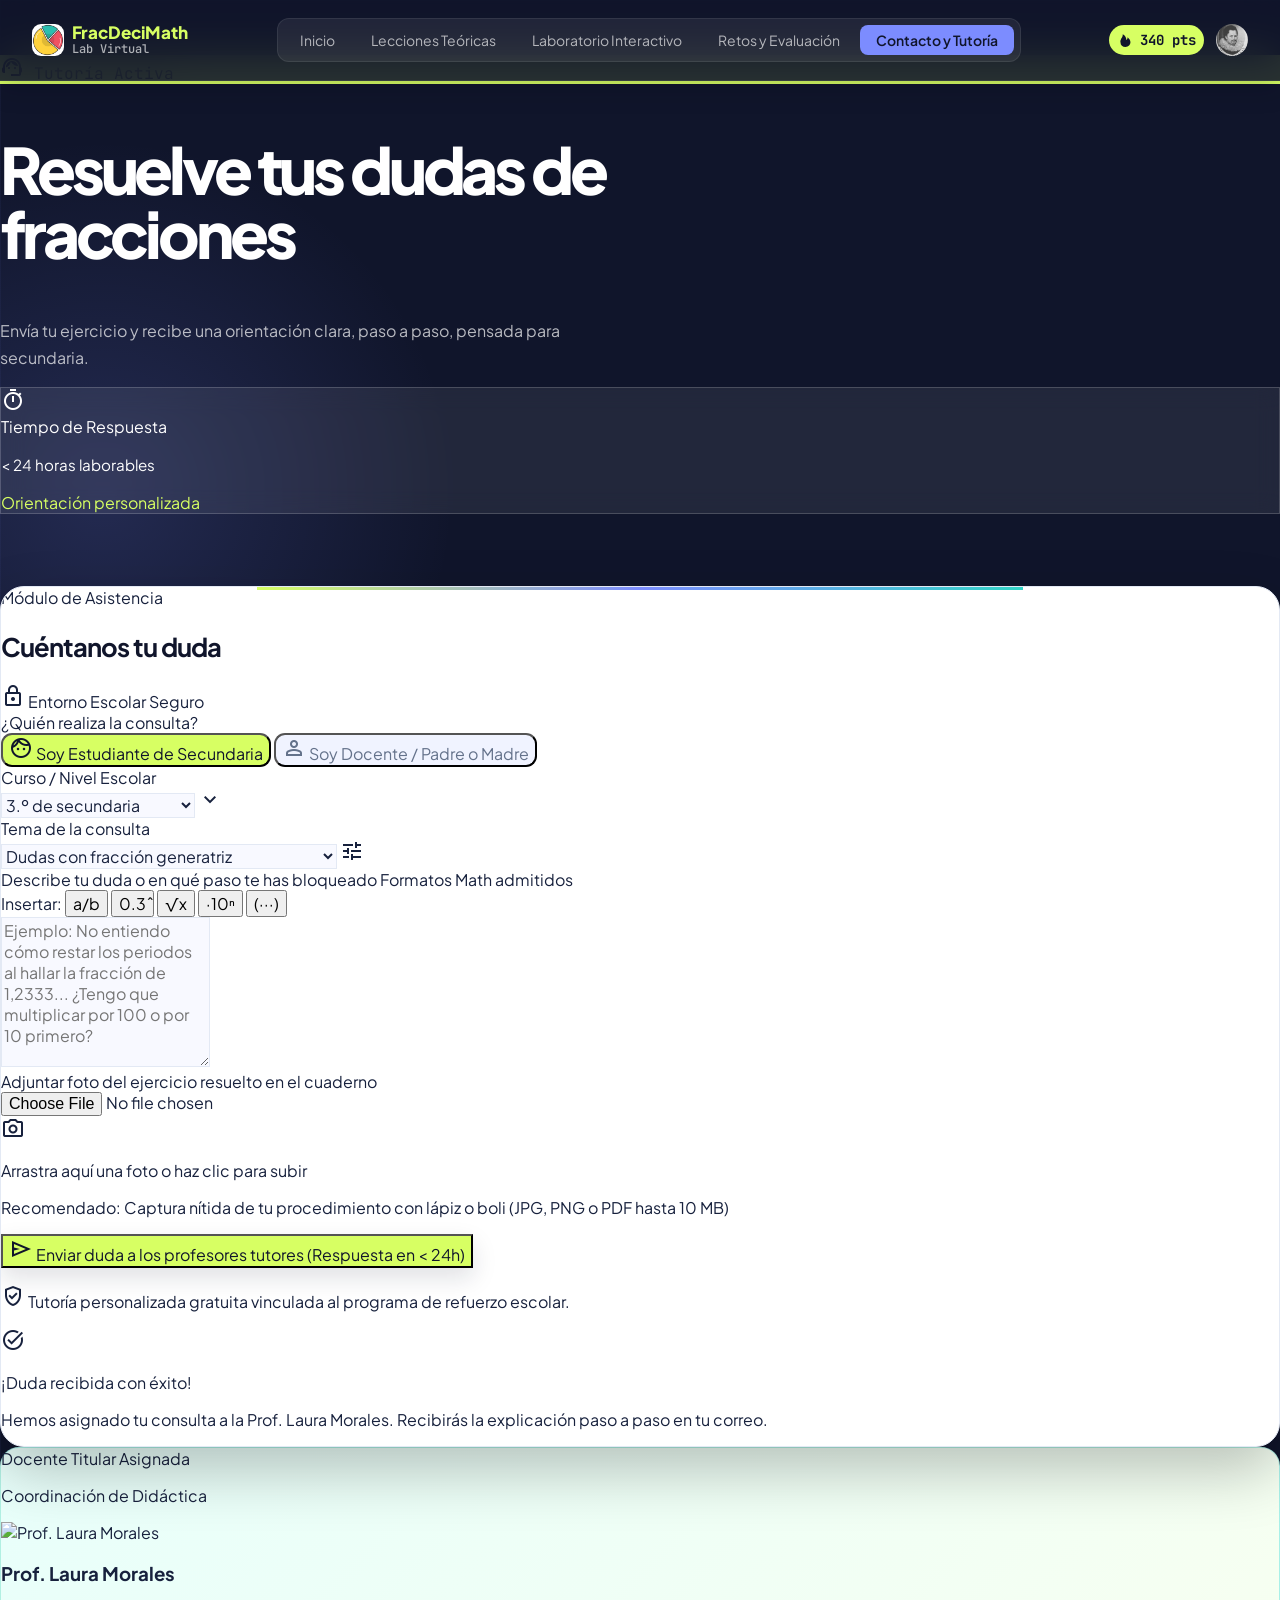
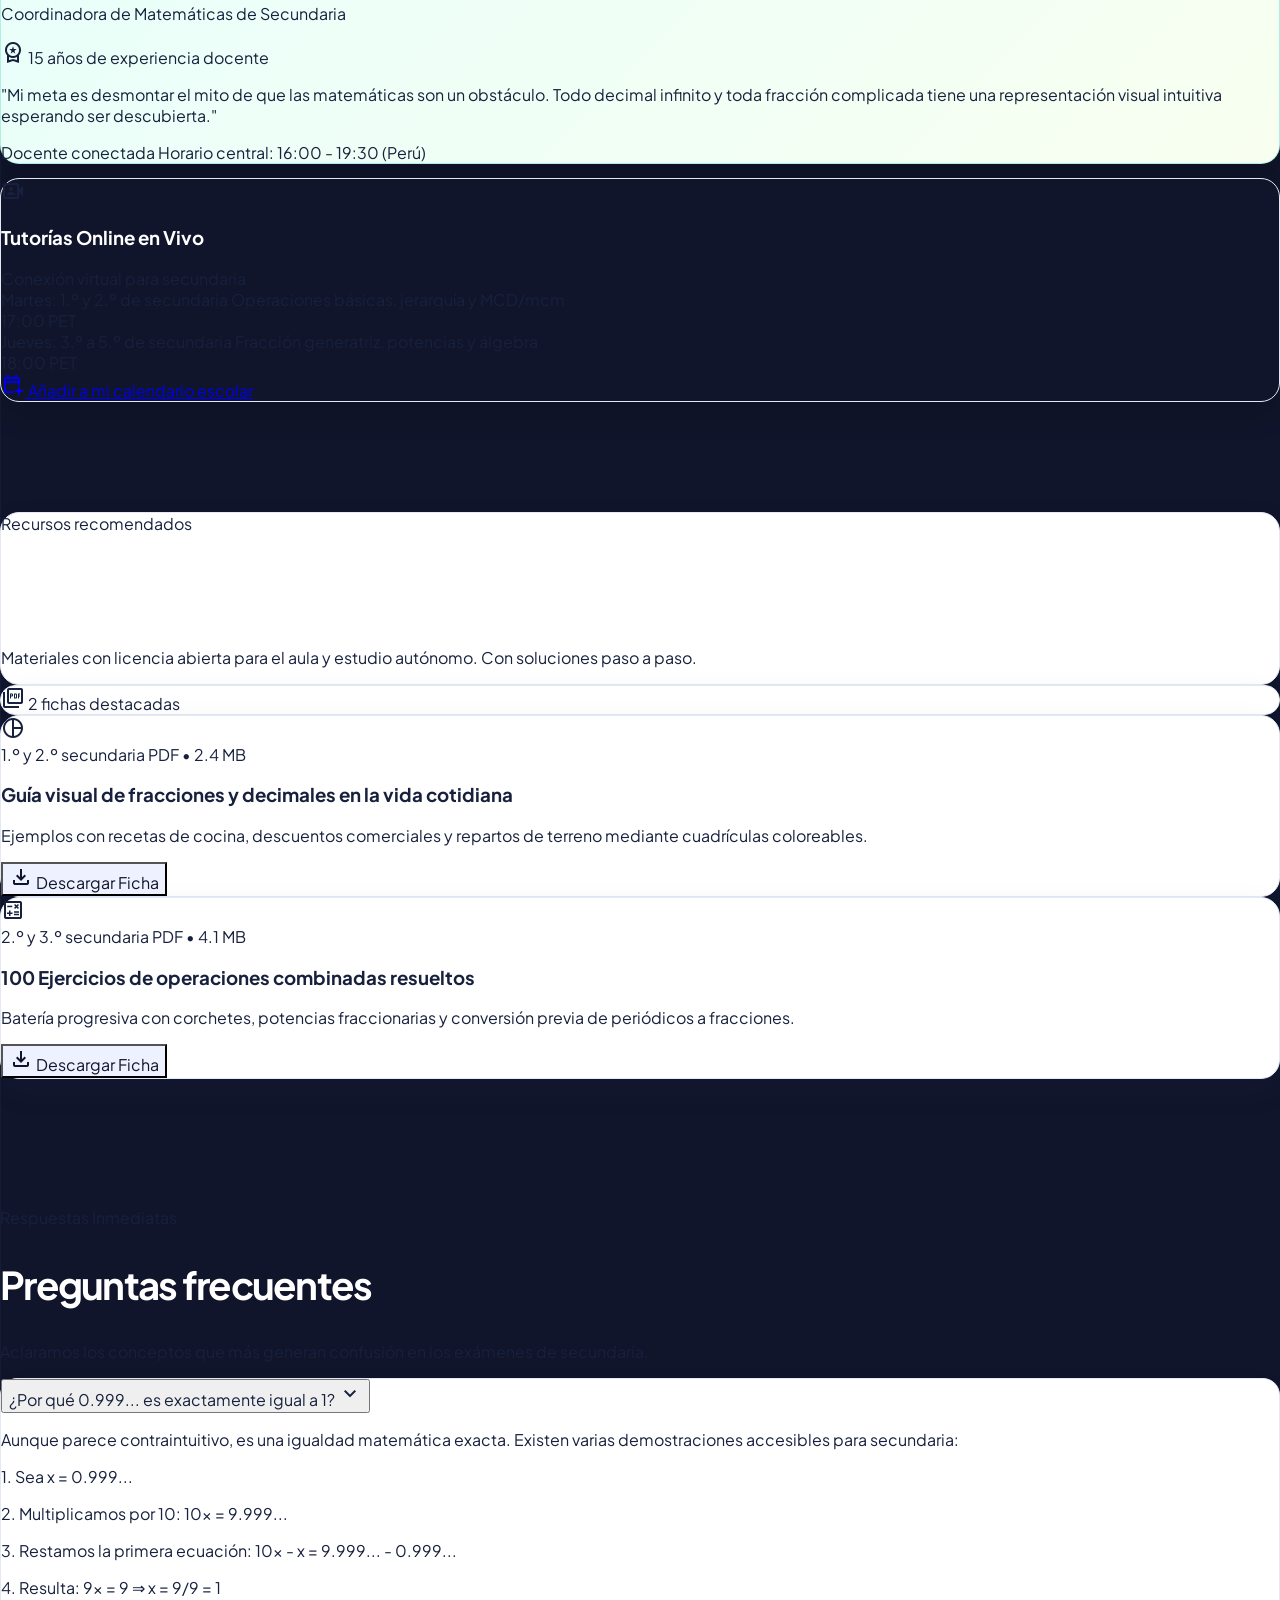
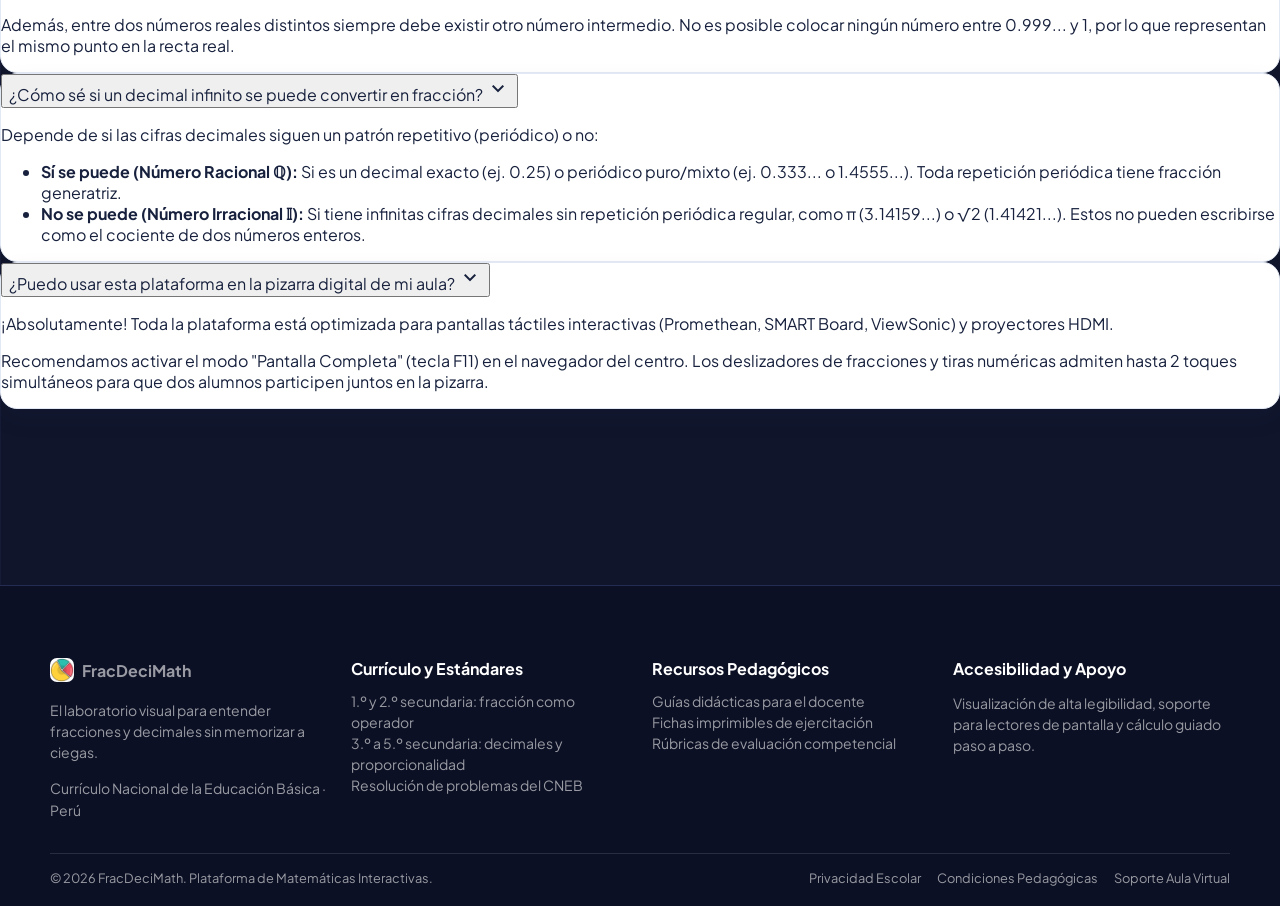
==== commit 948f916c: "new code" ====
--- a/contacto-tutoria.html
+++ b/contacto-tutoria.html
@@ -1,510 +1,1234 @@
-<!DOCTYPE html>
+<!doctype html>
 <html lang="es">
-<head>
-<meta charset="utf-8"/>
-<meta content="width=device-width, initial-scale=1.0" name="viewport"/>
-<meta content="web_standard" name="shell-type"/>
-<title>FracDeciMath — Contacto y Tutoría</title>
-
-<!-- Fuentes -->
-<link href="https://fonts.googleapis.com" rel="preconnect"/>
-<link crossorigin="" href="https://fonts.gstatic.com" rel="preconnect"/>
-<link href="https://fonts.googleapis.com/css2?family=Material+Symbols+Outlined:opsz,wght,FILL,GRAD@20..48,100..700,0..1,-50..200" rel="stylesheet"/>
-<link href="https://fonts.googleapis.com/css2?family=JetBrains+Mono:wght@400;500;600;700&family=Plus+Jakarta+Sans:wght@400;500;600;700;800&display=swap" rel="stylesheet"/>
-<link href="https://fonts.googleapis.com/css2?family=Material+Symbols+Outlined:wght,FILL@100..700,0..1&display=swap" rel="stylesheet"/>
-
-<!-- Estilos propios -->
-
-<!-- Tailwind (CDN) + configuración -->
-<script src="https://cdn.tailwindcss.com"></script>
-<script id="tailwind-config">
-tailwind.config={darkMode:"class",theme:{extend:{"colors":{"on-secondary-fixed-variant":"#004e5c","on-primary-fixed-variant":"#3323cc","secondary":"#00687a","surface-container-low":"#f0f3ff","on-secondary-container":"#006172","surface-bright":"#f9f9ff","primary":"#3525cd","on-secondary-fixed":"#001f26","on-primary-container":"#dad7ff","on-error":"#ffffff","surface":"#f9f9ff","surface-tint":"#4d44e3","inverse-primary":"#c3c0ff","on-primary":"#ffffff","surface-dim":"#cfdaf2","inverse-surface":"#263143","error":"#ba1a1a","surface-container-highest":"#d8e3fb","primary-container":"#4f46e5","outline":"#777587","on-tertiary-fixed":"#2a1700","inverse-on-surface":"#ecf1ff","surface-container":"#e7eeff","surface-variant":"#d8e3fb","tertiary-fixed":"#ffddb8","secondary-fixed-dim":"#4cd7f6","tertiary-container":"#885500","on-background":"#111c2d","secondary-container":"#57dffe","tertiary":"#684000","surface-container-high":"#dee8ff","on-error-container":"#93000a","primary-fixed":"#e2dfff","primary-fixed-dim":"#c3c0ff","on-tertiary":"#ffffff","tertiary-fixed-dim":"#ffb95f","error-container":"#ffdad6","on-surface":"#111c2d","on-primary-fixed":"#0f0069","outline-variant":"#c7c4d8","on-secondary":"#ffffff","on-surface-variant":"#464555","on-tertiary-fixed-variant":"#653e00","background":"#f9f9ff","on-tertiary-container":"#ffd4a4","secondary-fixed":"#acedff","surface-container-lowest":"#ffffff"},"borderRadius":{"DEFAULT":"0.25rem","lg":"0.5rem","xl":"0.75rem","full":"9999px"},"spacing":{"gutter":"1.5rem","margin":"2rem","space-sm":"0.5rem","space-md":"1rem","space-xs":"0.25rem","space-lg":"1.5rem","margin-mobile":"1rem","space-xl":"2.5rem","gutter-mobile":"1rem"},"fontFamily":{"headline-md":["Plus Jakarta Sans"],"math-display":["JetBrains Mono"],"label-lg":["JetBrains Mono"],"body-md":["Plus Jakarta Sans"],"label-sm":["JetBrains Mono"],"label-md":["JetBrains Mono"],"headline-xl-mobile":["Plus Jakarta Sans"],"headline-lg-mobile":["Plus Jakarta Sans"],"headline-xl":["Plus Jakarta Sans"],"body-sm":["Plus Jakarta Sans"],"headline-sm":["Plus Jakarta Sans"],"body-lg":["Plus Jakarta Sans"],"headline-lg":["Plus Jakarta Sans"],"math-inline":["JetBrains Mono"]},"fontSize":{"headline-md":["22px",{"lineHeight":"28px","fontWeight":"700"}],"math-display":["24px",{"lineHeight":"36px","fontWeight":"600"}],"label-lg":["16px",{"lineHeight":"22px","letterSpacing":"-0.01em","fontWeight":"600"}],"body-md":["16px",{"lineHeight":"24px","fontWeight":"400"}],"label-sm":["12px",{"lineHeight":"16px","letterSpacing":"0.02em","fontWeight":"500"}],"label-md":["14px",{"lineHeight":"18px","fontWeight":"500"}],"headline-xl-mobile":["30px",{"lineHeight":"38px","letterSpacing":"-0.015em","fontWeight":"800"}],"headline-lg-mobile":["24px",{"lineHeight":"32px","letterSpacing":"-0.01em","fontWeight":"700"}],"headline-xl":["40px",{"lineHeight":"48px","letterSpacing":"-0.02em","fontWeight":"800"}],"body-sm":["14px",{"lineHeight":"20px","fontWeight":"400"}],"headline-sm":["18px",{"lineHeight":"24px","fontWeight":"600"}],"body-lg":["18px",{"lineHeight":"28px","fontWeight":"400"}],"headline-lg":["32px",{"lineHeight":"40px","letterSpacing":"-0.015em","fontWeight":"700"}],"math-inline":["16px",{"lineHeight":"24px","fontWeight":"500"}]}}}};
-</script>
-    <link rel="stylesheet" href="css/header.css">
-    <link rel="stylesheet" href="css/layouts.css">
-    <link rel="stylesheet" href="css/base.css">
-</head>
-
-<body data-page="contacto-tutoria" class="bg-surface font-body-md text-on-surface antialiased selection:bg-primary selection:text-on-primary">
-
-<!-- ======================= HEADER ======================= -->
-<div data-layout="header"></div>
-
-<!-- ======================= MAIN ======================= -->
-<main class="w-full pt-20 bg-surface min-h-[calc(100vh-14rem)]">
-<div class="flex flex-col w-full">
-
-  <!-- Page Header -->
-  <section class="relative w-full overflow-hidden bg-gradient-to-b from-surface-container-high/60 via-surface to-surface pb-space-xl pt-space-lg">
-    <div class="max-w-[1280px] mx-auto px-margin-mobile lg:px-margin">
-      <div class="flex flex-col lg:flex-row lg:items-end lg:justify-between gap-space-lg">
-        <div class="max-w-3xl">
-          <div class="inline-flex items-center gap-space-xs bg-primary-fixed text-on-primary-fixed px-space-md py-1 rounded-full mb-space-md">
-            <span class="material-symbols-outlined text-base">support_agent</span>
-            <span class="font-label-sm text-label-sm uppercase tracking-wider font-semibold">Tutoría Activa</span>
-          </div>
-          <h1 class="font-headline-xl text-headline-xl text-on-surface tracking-tight mb-space-sm">
-            ¿Tienes dudas con un ejercicio o necesitas material para clase?
-          </h1>
-          <p class="font-body-lg text-body-lg text-on-surface-variant max-w-2xl">
-            Conéctate con nuestro equipo docente de secundaria o descarga fichas de trabajo adaptadas al currículo oficial.
-          </p>
-        </div>
-
-        <!-- Quick Status Card -->
-        <div class="bg-surface-container-lowest p-space-md rounded-xl shadow-md flex items-center gap-space-md min-w-[280px]">
-          <div class="relative flex items-center justify-center w-12 h-12 rounded-lg bg-secondary-fixed text-on-secondary-fixed">
-            <span class="material-symbols-outlined text-2xl">timer</span>
-            <span class="absolute top-1 right-1 w-2.5 h-2.5 rounded-full bg-secondary ring-2 ring-surface-container-lowest"></span>
-          </div>
-          <div>
-            <span class="font-label-sm text-label-sm text-outline uppercase tracking-wider">Tiempo de Respuesta</span>
-            <p class="font-headline-sm text-headline-sm text-on-surface">&lt; 24 horas laborables</p>
-            <span class="font-body-sm text-body-sm text-secondary font-medium">9 docentes activos hoy</span>
-          </div>
-        </div>
-      </div>
-    </div>
-  </section>
-
-  <!-- Formulario + Panel docente -->
-  <section class="w-full pb-space-xl">
-    <div class="max-w-[1280px] mx-auto px-margin-mobile lg:px-margin">
-      <div class="grid grid-cols-1 lg:grid-cols-12 gap-space-lg items-start">
-
-        <!-- Columna izquierda: formulario (7 cols) -->
-        <div class="lg:col-span-7 bg-surface-container-lowest rounded-xl p-space-lg lg:p-space-xl shadow-md">
-          <div class="flex items-center justify-between mb-space-lg pb-space-sm border-b-0">
-            <div>
-              <span class="font-label-sm text-label-sm text-primary uppercase font-bold tracking-wider">Módulo de Asistencia</span>
-              <h2 class="font-headline-lg text-headline-lg text-on-surface">Consulta Pedagógica Guiada</h2>
-            </div>
-            <div class="hidden sm:flex items-center gap-1 bg-surface-container px-space-sm py-1 rounded-full text-on-surface-variant">
-              <span class="material-symbols-outlined text-sm">lock</span>
-              <span class="font-label-sm text-label-sm">Entorno Escolar Seguro</span>
+  <head>
+    <meta charset="utf-8" />
+    <meta content="width=device-width, initial-scale=1.0" name="viewport" />
+    <meta content="web_standard" name="shell-type" />
+    <title>FracDeciMath — Contacto y Tutoría</title>
+
+    <!-- Fuentes -->
+    <link href="https://fonts.googleapis.com" rel="preconnect" />
+    <link crossorigin="" href="https://fonts.gstatic.com" rel="preconnect" />
+    <link
+      href="https://fonts.googleapis.com/css2?family=Material+Symbols+Outlined:opsz,wght,FILL,GRAD@20..48,100..700,0..1,-50..200"
+      rel="stylesheet"
+    />
+    <link
+      href="https://fonts.googleapis.com/css2?family=JetBrains+Mono:wght@400;500;600;700&family=Plus+Jakarta+Sans:wght@400;500;600;700;800&display=swap"
+      rel="stylesheet"
+    />
+
+    <!-- Estilos propios -->
+
+    <!-- Tailwind (CDN) + configuración -->
+    <script src="https://cdn.tailwindcss.com"></script>
+    <script id="tailwind-config">
+      tailwind.config = {
+        darkMode: "class",
+        theme: {
+          extend: {
+            colors: {
+              "on-secondary-fixed-variant": "#004e5c",
+              "on-primary-fixed-variant": "#3323cc",
+              secondary: "#00687a",
+              "surface-container-low": "#f0f3ff",
+              "on-secondary-container": "#006172",
+              "surface-bright": "#f9f9ff",
+              primary: "#3525cd",
+              "on-secondary-fixed": "#001f26",
+              "on-primary-container": "#dad7ff",
+              "on-error": "#ffffff",
+              surface: "#f9f9ff",
+              "surface-tint": "#4d44e3",
+              "inverse-primary": "#c3c0ff",
+              "on-primary": "#ffffff",
+              "surface-dim": "#cfdaf2",
+              "inverse-surface": "#263143",
+              error: "#ba1a1a",
+              "surface-container-highest": "#d8e3fb",
+              "primary-container": "#4f46e5",
+              outline: "#777587",
+              "on-tertiary-fixed": "#2a1700",
+              "inverse-on-surface": "#ecf1ff",
+              "surface-container": "#e7eeff",
+              "surface-variant": "#d8e3fb",
+              "tertiary-fixed": "#ffddb8",
+              "secondary-fixed-dim": "#4cd7f6",
+              "tertiary-container": "#885500",
+              "on-background": "#111c2d",
+              "secondary-container": "#57dffe",
+              tertiary: "#684000",
+              "surface-container-high": "#dee8ff",
+              "on-error-container": "#93000a",
+              "primary-fixed": "#e2dfff",
+              "primary-fixed-dim": "#c3c0ff",
+              "on-tertiary": "#ffffff",
+              "tertiary-fixed-dim": "#ffb95f",
+              "error-container": "#ffdad6",
+              "on-surface": "#111c2d",
+              "on-primary-fixed": "#0f0069",
+              "outline-variant": "#c7c4d8",
+              "on-secondary": "#ffffff",
+              "on-surface-variant": "#464555",
+              "on-tertiary-fixed-variant": "#653e00",
+              background: "#f9f9ff",
+              "on-tertiary-container": "#ffd4a4",
+              "secondary-fixed": "#acedff",
+              "surface-container-lowest": "#ffffff",
+            },
+            borderRadius: {
+              DEFAULT: "0.25rem",
+              lg: "0.5rem",
+              xl: "0.75rem",
+              full: "9999px",
+            },
+            spacing: {
+              gutter: "1.5rem",
+              margin: "2rem",
+              "space-sm": "0.5rem",
+              "space-md": "1rem",
+              "space-xs": "0.25rem",
+              "space-lg": "1.5rem",
+              "margin-mobile": "1rem",
+              "space-xl": "2.5rem",
+              "gutter-mobile": "1rem",
+            },
+            fontFamily: {
+              "headline-md": ["Plus Jakarta Sans"],
+              "math-display": ["JetBrains Mono"],
+              "label-lg": ["JetBrains Mono"],
+              "body-md": ["Plus Jakarta Sans"],
+              "label-sm": ["JetBrains Mono"],
+              "label-md": ["JetBrains Mono"],
+              "headline-xl-mobile": ["Plus Jakarta Sans"],
+              "headline-lg-mobile": ["Plus Jakarta Sans"],
+              "headline-xl": ["Plus Jakarta Sans"],
+              "body-sm": ["Plus Jakarta Sans"],
+              "headline-sm": ["Plus Jakarta Sans"],
+              "body-lg": ["Plus Jakarta Sans"],
+              "headline-lg": ["Plus Jakarta Sans"],
+              "math-inline": ["JetBrains Mono"],
+            },
+            fontSize: {
+              "headline-md": [
+                "22px",
+                { lineHeight: "28px", fontWeight: "700" },
+              ],
+              "math-display": [
+                "24px",
+                { lineHeight: "36px", fontWeight: "600" },
+              ],
+              "label-lg": [
+                "16px",
+                {
+                  lineHeight: "22px",
+                  letterSpacing: "-0.01em",
+                  fontWeight: "600",
+                },
+              ],
+              "body-md": ["16px", { lineHeight: "24px", fontWeight: "400" }],
+              "label-sm": [
+                "12px",
+                {
+                  lineHeight: "16px",
+                  letterSpacing: "0.02em",
+                  fontWeight: "500",
+                },
+              ],
+              "label-md": ["14px", { lineHeight: "18px", fontWeight: "500" }],
+              "headline-xl-mobile": [
+                "30px",
+                {
+                  lineHeight: "38px",
+                  letterSpacing: "-0.015em",
+                  fontWeight: "800",
+                },
+              ],
+              "headline-lg-mobile": [
+                "24px",
+                {
+                  lineHeight: "32px",
+                  letterSpacing: "-0.01em",
+                  fontWeight: "700",
+                },
+              ],
+              "headline-xl": [
+                "40px",
+                {
+                  lineHeight: "48px",
+                  letterSpacing: "-0.02em",
+                  fontWeight: "800",
+                },
+              ],
+              "body-sm": ["14px", { lineHeight: "20px", fontWeight: "400" }],
+              "headline-sm": [
+                "18px",
+                { lineHeight: "24px", fontWeight: "600" },
+              ],
+              "body-lg": ["18px", { lineHeight: "28px", fontWeight: "400" }],
+              "headline-lg": [
+                "32px",
+                {
+                  lineHeight: "40px",
+                  letterSpacing: "-0.015em",
+                  fontWeight: "700",
+                },
+              ],
+              "math-inline": [
+                "16px",
+                { lineHeight: "24px", fontWeight: "500" },
+              ],
+            },
+          },
+        },
+      };
+    </script>
+    <link rel="stylesheet" href="css/header.css" />
+    <link rel="stylesheet" href="css/layouts.css" />
+    <link rel="stylesheet" href="css/base.css" />
+    <link rel="stylesheet" href="css/contacto-tutoria.css" />
+  </head>
+
+  <body
+    data-page="contacto-tutoria"
+    class="bg-surface font-body-md text-on-surface antialiased selection:bg-primary selection:text-on-primary"
+  >
+    <!-- ======================= HEADER ======================= -->
+    <div data-layout="header"></div>
+
+    <!-- ======================= MAIN ======================= -->
+    <main class="w-full pt-20 bg-surface min-h-[calc(100vh-14rem)]">
+      <div class="flex flex-col w-full">
+        <!-- Page Header -->
+        <section
+          class="relative w-full overflow-hidden bg-gradient-to-b from-surface-container-high/60 via-surface to-surface pb-space-xl pt-space-lg"
+        >
+          <div class="max-w-[1280px] mx-auto px-margin-mobile lg:px-margin">
+            <div
+              class="flex flex-col lg:flex-row lg:items-end lg:justify-between gap-space-lg"
+            >
+              <div class="max-w-3xl">
+                <div
+                  class="inline-flex items-center gap-space-xs bg-primary-fixed text-on-primary-fixed px-space-md py-1 rounded-full mb-space-md"
+                >
+                  <span class="material-symbols-outlined text-base"
+                    >support_agent</span
+                  >
+                  <span
+                    class="font-label-sm text-label-sm uppercase tracking-wider font-semibold"
+                    >Tutoría Activa</span
+                  >
+                </div>
+                <h1
+                  class="font-headline-xl text-headline-xl text-on-surface tracking-tight mb-space-sm"
+                >
+                  Resuelve tus dudas de fracciones
+                </h1>
+                <p
+                  class="font-body-lg text-body-lg text-on-surface-variant max-w-2xl"
+                >
+                  Envía tu ejercicio y recibe una orientación clara, paso a
+                  paso, pensada para secundaria.
+                </p>
+              </div>
+
+              <!-- Quick Status Card -->
+              <div
+                class="bg-surface-container-lowest p-space-md rounded-xl shadow-md flex items-center gap-space-md min-w-[280px]"
+              >
+                <div
+                  class="relative flex items-center justify-center w-12 h-12 rounded-lg bg-secondary-fixed text-on-secondary-fixed"
+                >
+                  <span class="material-symbols-outlined text-2xl">timer</span>
+                  <span
+                    class="absolute top-1 right-1 w-2.5 h-2.5 rounded-full bg-secondary ring-2 ring-surface-container-lowest"
+                  ></span>
+                </div>
+                <div>
+                  <span
+                    class="font-label-sm text-label-sm text-outline uppercase tracking-wider"
+                    >Tiempo de Respuesta</span
+                  >
+                  <p class="font-headline-sm text-headline-sm text-on-surface">
+                    &lt; 24 horas laborables
+                  </p>
+                  <span
+                    class="font-body-sm text-body-sm text-secondary font-medium"
+                    >Orientación personalizada</span
+                  >
+                </div>
+              </div>
             </div>
           </div>
-
-          <form class="space-y-space-lg" id="math-query-form" onsubmit="event.preventDefault(); showSuccessToast();">
-
-            <!-- Selector de rol -->
-            <div>
-              <label class="block font-label-md text-label-md text-on-surface mb-space-xs font-semibold">¿Quién realiza la consulta?</label>
-              <div class="grid grid-cols-2 gap-space-sm bg-surface-container-low p-1.5 rounded-lg">
-                <button class="py-2.5 px-space-md rounded-md font-body-sm text-body-sm font-semibold transition-all bg-primary-container text-on-primary shadow-sm flex items-center justify-center gap-space-xs" id="role-student" onclick="setRole('student')" type="button">
-                  <span class="material-symbols-outlined text-base">face</span>
-                  <span>Soy Estudiante de Secundaria</span>
+        </section>
+
+        <!-- Formulario + Panel docente -->
+        <section class="w-full pb-space-xl">
+          <div class="max-w-[1280px] mx-auto px-margin-mobile lg:px-margin">
+            <div
+              class="grid grid-cols-1 lg:grid-cols-12 gap-space-lg items-start"
+            >
+              <!-- Columna izquierda: formulario (7 cols) -->
+              <div
+                class="lg:col-span-7 bg-surface-container-lowest rounded-xl p-space-lg lg:p-space-xl shadow-md"
+              >
+                <div
+                  class="flex items-center justify-between mb-space-lg pb-space-sm border-b-0"
+                >
+                  <div>
+                    <span
+                      class="font-label-sm text-label-sm text-primary uppercase font-bold tracking-wider"
+                      >Módulo de Asistencia</span
+                    >
+                    <h2
+                      class="font-headline-lg text-headline-lg text-on-surface"
+                    >
+                      Cuéntanos tu duda
+                    </h2>
+                  </div>
+                  <div
+                    class="hidden sm:flex items-center gap-1 bg-surface-container px-space-sm py-1 rounded-full text-on-surface-variant"
+                  >
+                    <span class="material-symbols-outlined text-sm">lock</span>
+                    <span class="font-label-sm text-label-sm"
+                      >Entorno Escolar Seguro</span
+                    >
+                  </div>
+                </div>
+
+                <form
+                  class="space-y-space-lg"
+                  id="math-query-form"
+                  onsubmit="
+                    event.preventDefault();
+                    showSuccessToast();
+                  "
+                >
+                  <!-- Selector de rol -->
+                  <div>
+                    <label
+                      class="block font-label-md text-label-md text-on-surface mb-space-xs font-semibold"
+                      >¿Quién realiza la consulta?</label
+                    >
+                    <div
+                      class="grid grid-cols-2 gap-space-sm bg-surface-container-low p-1.5 rounded-lg"
+                    >
+                      <button
+                        class="py-2.5 px-space-md rounded-md font-body-sm text-body-sm font-semibold transition-all bg-primary-container text-on-primary shadow-sm flex items-center justify-center gap-space-xs"
+                        id="role-student"
+                        onclick="setRole('student')"
+                        type="button"
+                      >
+                        <span class="material-symbols-outlined text-base"
+                          >face</span
+                        >
+                        <span>Soy Estudiante de Secundaria</span>
+                      </button>
+                      <button
+                        class="py-2.5 px-space-md rounded-md font-body-sm text-body-sm font-semibold text-on-surface-variant hover:text-on-surface hover:bg-surface-container transition-all flex items-center justify-center gap-space-xs"
+                        id="role-teacher"
+                        onclick="setRole('teacher')"
+                        type="button"
+                      >
+                        <span class="material-symbols-outlined text-base"
+                          >person</span
+                        >
+                        <span>Soy Docente / Padre o Madre</span>
+                      </button>
+                    </div>
+                  </div>
+
+                  <!-- Curso y tema -->
+                  <div class="grid grid-cols-1 md:grid-cols-2 gap-space-md">
+                    <div>
+                      <label
+                        class="block font-label-md text-label-md text-on-surface mb-space-xs font-semibold"
+                        >Curso / Nivel Escolar</label
+                      >
+                      <div class="relative">
+                        <select
+                          class="w-full h-12 bg-surface-container-low text-on-surface font-body-md text-body-md rounded-lg px-space-md appearance-none focus:outline-none focus:bg-surface-container-lowest focus:ring-2 focus:ring-primary transition-all"
+                        >
+                          <option value="1sec">1.º de secundaria</option>
+                          <option value="2sec">2.º de secundaria</option>
+                          <option selected="" value="3sec">
+                            3.º de secundaria
+                          </option>
+                          <option value="4sec">4.º y 5.º de secundaria</option>
+                        </select>
+                        <span
+                          class="material-symbols-outlined absolute right-space-md top-3 pointer-events-none text-outline"
+                          >expand_more</span
+                        >
+                      </div>
+                    </div>
+                    <div>
+                      <label
+                        class="block font-label-md text-label-md text-on-surface mb-space-xs font-semibold"
+                        >Tema de la consulta</label
+                      >
+                      <div class="relative">
+                        <select
+                          class="w-full h-12 bg-surface-container-low text-on-surface font-body-md text-body-md rounded-lg px-space-md appearance-none focus:outline-none focus:bg-surface-container-lowest focus:ring-2 focus:ring-primary transition-all"
+                        >
+                          <option value="generatriz">
+                            Dudas con fracción generatriz
+                          </option>
+                          <option value="combinadas">
+                            Operaciones combinadas con paréntesis
+                          </option>
+                          <option value="problemas">
+                            Problemas de aplicación contextual
+                          </option>
+                          <option value="otro">
+                            Otro contenido del temario
+                          </option>
+                        </select>
+                        <span
+                          class="material-symbols-outlined absolute right-space-md top-3 pointer-events-none text-outline"
+                          >tune</span
+                        >
+                      </div>
+                    </div>
+                  </div>
+
+                  <!-- Descripción + atajos matemáticos -->
+                  <div>
+                    <div class="flex items-center justify-between mb-space-xs">
+                      <label
+                        class="font-label-md text-label-md text-on-surface font-semibold"
+                        >Describe tu duda o en qué paso te has bloqueado</label
+                      >
+                      <span class="font-label-sm text-label-sm text-outline"
+                        >Formatos Math admitidos</span
+                      >
+                    </div>
+                    <div
+                      class="flex flex-wrap items-center gap-space-xs mb-space-xs bg-surface-container-low p-space-xs rounded-lg"
+                    >
+                      <span
+                        class="font-label-sm text-label-sm text-on-surface-variant px-space-xs"
+                        >Insertar:</span
+                      >
+                      <button
+                        class="px-space-sm py-1 bg-surface-container-lowest text-primary font-math-inline text-math-inline rounded hover:bg-primary hover:text-on-primary transition-colors shadow-sm"
+                        onclick="insertSnippet('\\frac{a}{b}')"
+                        type="button"
+                      >
+                        a/b
+                      </button>
+                      <button
+                        class="px-space-sm py-1 bg-surface-container-lowest text-primary font-math-inline text-math-inline rounded hover:bg-primary hover:text-on-primary transition-colors shadow-sm"
+                        onclick="insertSnippet('0.\\bar{3}')"
+                        type="button"
+                      >
+                        0.3̂
+                      </button>
+                      <button
+                        class="px-space-sm py-1 bg-surface-container-lowest text-primary font-math-inline text-math-inline rounded hover:bg-primary hover:text-on-primary transition-colors shadow-sm"
+                        onclick="insertSnippet('\\sqrt{x}')"
+                        type="button"
+                      >
+                        √x
+                      </button>
+                      <button
+                        class="px-space-sm py-1 bg-surface-container-lowest text-primary font-math-inline text-math-inline rounded hover:bg-primary hover:text-on-primary transition-colors shadow-sm"
+                        onclick="insertSnippet(' \\cdot 10^n ')"
+                        type="button"
+                      >
+                        ·10ⁿ
+                      </button>
+                      <button
+                        class="px-space-sm py-1 bg-surface-container-lowest text-primary font-math-inline text-math-inline rounded hover:bg-primary hover:text-on-primary transition-colors shadow-sm"
+                        onclick="insertSnippet('( ) / ( )')"
+                        type="button"
+                      >
+                        (···)
+                      </button>
+                    </div>
+                    <textarea
+                      class="w-full bg-surface-container-low text-on-surface font-body-md text-body-md p-space-md rounded-lg focus:outline-none focus:bg-surface-container-lowest focus:ring-2 focus:ring-primary transition-all resize-y"
+                      id="query-textarea"
+                      placeholder="Ejemplo: No entiendo cómo restar los periodos al hallar la fracción de 1,2333... ¿Tengo que multiplicar por 100 o por 10 primero?"
+                      required=""
+                      rows="4"
+                    ></textarea>
+                  </div>
+
+                  <!-- Subida de foto -->
+                  <div>
+                    <label
+                      class="block font-label-md text-label-md text-on-surface mb-space-xs font-semibold"
+                      >Adjuntar foto del ejercicio resuelto en el
+                      cuaderno</label
+                    >
+                    <div
+                      class="relative group bg-surface-container-low hover:bg-surface-container-high rounded-xl p-space-lg text-center transition-all cursor-pointer"
+                    >
+                      <input
+                        accept="image/*,.pdf"
+                        class="absolute inset-0 w-full h-full opacity-0 cursor-pointer"
+                        onchange="handleFileSelected(this)"
+                        type="file"
+                      />
+                      <div class="flex flex-col items-center justify-center">
+                        <div
+                          class="w-12 h-12 rounded-full bg-surface-container-lowest text-primary flex items-center justify-center mb-space-xs group-hover:scale-110 transition-transform shadow-sm"
+                        >
+                          <span class="material-symbols-outlined text-2xl"
+                            >photo_camera</span
+                          >
+                        </div>
+                        <p
+                          class="font-headline-sm text-headline-sm text-on-surface mb-1"
+                          id="upload-headline"
+                        >
+                          Arrastra aquí una foto o haz clic para subir
+                        </p>
+                        <p
+                          class="font-body-sm text-body-sm text-on-surface-variant"
+                        >
+                          Recomendado: Captura nítida de tu procedimiento con
+                          lápiz o boli (JPG, PNG o PDF hasta 10 MB)
+                        </p>
+                      </div>
+                    </div>
+                  </div>
+
+                  <!-- Envío -->
+                  <div class="pt-space-xs">
+                    <button
+                      class="w-full h-14 bg-primary-container text-on-primary font-headline-sm text-headline-sm rounded-lg hover:opacity-95 active:scale-[0.99] transition-all shadow-md flex items-center justify-center gap-space-sm"
+                      type="submit"
+                    >
+                      <span class="material-symbols-outlined text-2xl"
+                        >send</span
+                      >
+                      <span
+                        >Enviar duda a los profesores tutores (Respuesta en &lt;
+                        24h)</span
+                      >
+                    </button>
+                    <p
+                      class="text-center font-label-sm text-label-sm text-outline mt-space-sm flex items-center justify-center gap-space-xs"
+                    >
+                      <span
+                        class="material-symbols-outlined text-sm text-secondary"
+                        >verified_user</span
+                      >
+                      Tutoría personalizada gratuita vinculada al programa de
+                      refuerzo escolar.
+                    </p>
+                  </div>
+                </form>
+
+                <!-- Toast (oculto por defecto) -->
+                <div
+                  class="hidden mt-space-md p-space-md rounded-lg bg-surface-container-highest text-on-surface flex items-center gap-space-sm transition-all"
+                  id="query-toast"
+                >
+                  <span
+                    class="material-symbols-outlined text-secondary text-2xl"
+                    >task_alt</span
+                  >
+                  <div>
+                    <p class="font-headline-sm text-headline-sm">
+                      ¡Duda recibida con éxito!
+                    </p>
+                    <p
+                      class="font-body-sm text-body-sm text-on-surface-variant"
+                    >
+                      Hemos asignado tu consulta a la Prof. Laura Morales.
+                      Recibirás la explicación paso a paso en tu correo.
+                    </p>
+                  </div>
+                </div>
+              </div>
+
+              <!-- Columna derecha: docente y soporte (5 cols) -->
+              <div class="lg:col-span-5 space-y-space-lg">
+                <!-- Perfil docente -->
+                <div
+                  class="bg-surface-container-lowest rounded-xl overflow-hidden shadow-md"
+                >
+                  <div
+                    class="bg-gradient-to-r from-primary to-surface-tint p-space-md text-on-primary"
+                  >
+                    <span
+                      class="font-label-sm text-label-sm uppercase font-bold tracking-wider opacity-90"
+                      >Docente Titular Asignada</span
+                    >
+                    <p
+                      class="font-headline-sm text-headline-sm text-on-primary"
+                    >
+                      Coordinación de Didáctica
+                    </p>
+                  </div>
+                  <div class="p-space-lg">
+                    <div class="flex items-start gap-space-md mb-space-md">
+                      <img
+                        alt="Prof. Laura Morales"
+                        class="w-24 h-24 rounded-2xl object-cover shadow-md shrink-0"
+                        src="https://lh3.googleusercontent.com/aida-public/[base64]"
+                      />
+                      <div>
+                        <h3
+                          class="font-headline-md text-headline-md text-on-surface leading-snug"
+                        >
+                          Prof. Laura Morales
+                        </h3>
+                        <p
+                          class="font-body-sm text-body-sm text-secondary font-medium"
+                        >
+                          Coordinadora de Matemáticas de Secundaria
+                        </p>
+                        <div
+                          class="flex items-center gap-space-xs text-outline mt-1 font-label-sm text-label-sm"
+                        >
+                          <span class="material-symbols-outlined text-sm"
+                            >workspace_premium</span
+                          >
+                          <span>15 años de experiencia docente</span>
+                        </div>
+                      </div>
+                    </div>
+                    <p
+                      class="font-body-sm text-body-sm text-on-surface-variant bg-surface-container-low p-space-md rounded-lg mb-space-md"
+                    >
+                      "Mi meta es desmontar el mito de que las matemáticas son
+                      un obstáculo. Todo decimal infinito y toda fracción
+                      complicada tiene una representación visual intuitiva
+                      esperando ser descubierta."
+                    </p>
+                    <div
+                      class="flex items-center justify-between text-on-surface-variant font-label-sm text-label-sm pt-space-xs"
+                    >
+                      <span class="flex items-center gap-1">
+                        <span
+                          class="w-2.5 h-2.5 rounded-full bg-secondary"
+                        ></span>
+                        Docente conectada
+                      </span>
+                      <span class="text-outline"
+                        >Horario central: 16:00 - 19:30 (Perú)</span
+                      >
+                    </div>
+                  </div>
+                </div>
+
+                <!-- Tutorías en vivo -->
+                <div
+                  class="bg-surface-container-lowest rounded-xl p-space-lg shadow-md"
+                >
+                  <div class="flex items-center gap-space-sm mb-space-md">
+                    <div
+                      class="w-10 h-10 rounded-lg bg-surface-container-high text-primary flex items-center justify-center"
+                    >
+                      <span class="material-symbols-outlined text-xl"
+                        >video_camera_front</span
+                      >
+                    </div>
+                    <div>
+                      <h3
+                        class="font-headline-sm text-headline-sm text-on-surface"
+                      >
+                        Tutorías Online en Vivo
+                      </h3>
+                      <span
+                        class="font-body-sm text-body-sm text-on-surface-variant"
+                        >Conexión virtual para secundaria</span
+                      >
+                    </div>
+                  </div>
+                  <div class="space-y-space-sm mb-space-md">
+                    <div
+                      class="flex items-center justify-between p-space-sm rounded-lg bg-surface-container-low hover:bg-surface-container transition-colors"
+                    >
+                      <div>
+                        <span
+                          class="font-label-md text-label-md text-on-surface font-semibold block"
+                          >Martes: 1.º y 2.º de secundaria</span
+                        >
+                        <span class="font-body-sm text-body-sm text-outline"
+                          >Operaciones básicas, jerarquía y MCD/mcm</span
+                        >
+                      </div>
+                      <span
+                        class="font-label-md text-label-md text-primary font-bold bg-primary-fixed px-space-sm py-1 rounded"
+                        >17:00 PET</span
+                      >
+                    </div>
+                    <div
+                      class="flex items-center justify-between p-space-sm rounded-lg bg-surface-container-low hover:bg-surface-container transition-colors"
+                    >
+                      <div>
+                        <span
+                          class="font-label-md text-label-md text-on-surface font-semibold block"
+                          >Jueves: 3.º a 5.º de secundaria</span
+                        >
+                        <span class="font-body-sm text-body-sm text-outline"
+                          >Fracción generatriz, potencias y álgebra</span
+                        >
+                      </div>
+                      <span
+                        class="font-label-md text-label-md text-primary font-bold bg-primary-fixed px-space-sm py-1 rounded"
+                        >18:00 PET</span
+                      >
+                    </div>
+                  </div>
+                  <a
+                    class="w-full py-2.5 bg-surface-container-high text-on-surface font-headline-sm text-headline-sm rounded-lg hover:bg-surface-container-highest transition-colors flex items-center justify-center gap-space-xs"
+                    href="#"
+                    onclick="
+                      event.preventDefault();
+                      alert(
+                        'Enlace de sesión enviado al calendario del alumno.',
+                      );
+                    "
+                  >
+                    <span class="material-symbols-outlined text-base"
+                      >calendar_add_on</span
+                    >
+                    <span>Añadir a mi calendario escolar</span>
+                  </a>
+                </div>
+
+                <!-- Comunidad -->
+                <div
+                  class="bg-surface-container rounded-xl p-space-lg shadow-sm"
+                >
+                  <h3
+                    class="font-headline-sm text-headline-sm text-on-surface mb-space-xs"
+                  >
+                    Comunidad de Ayuda Mutua
+                  </h3>
+                  <p
+                    class="font-body-sm text-body-sm text-on-surface-variant mb-space-md"
+                  >
+                    Resuelve ejercicios con otros compañeros de secundaria
+                    moderados por docentes voluntarios.
+                  </p>
+                  <div class="grid grid-cols-2 gap-space-sm">
+                    <a
+                      class="flex items-center gap-space-xs p-space-sm rounded-lg bg-surface-container-lowest hover:bg-surface-container-high transition-all text-on-surface group"
+                      href="#"
+                      onclick="event.preventDefault()"
+                    >
+                      <span
+                        class="material-symbols-outlined text-secondary group-hover:scale-110 transition-transform"
+                        >send</span
+                      >
+                      <div>
+                        <span
+                          class="font-label-md text-label-md font-semibold block"
+                          >Telegram</span
+                        >
+                        <span class="font-label-sm text-label-sm text-outline"
+                          >Canal @FracDudas</span
+                        >
+                      </div>
+                    </a>
+                    <a
+                      class="flex items-center gap-space-xs p-space-sm rounded-lg bg-surface-container-lowest hover:bg-surface-container-high transition-all text-on-surface group"
+                      href="#"
+                      onclick="event.preventDefault()"
+                    >
+                      <span
+                        class="material-symbols-outlined text-primary group-hover:scale-110 transition-transform"
+                        >forum</span
+                      >
+                      <div>
+                        <span
+                          class="font-label-md text-label-md font-semibold block"
+                          >Discord</span
+                        >
+                        <span class="font-label-sm text-label-sm text-outline"
+                          >Servidor MathHub</span
+                        >
+                      </div>
+                    </a>
+                  </div>
+                </div>
+              </div>
+            </div>
+          </div>
+        </section>
+
+        <!-- Repositorio de recursos -->
+        <section class="w-full bg-surface-container-low py-space-xl">
+          <div class="max-w-[1280px] mx-auto px-margin-mobile lg:px-margin">
+            <div
+              class="flex flex-col md:flex-row md:items-end justify-between gap-space-md mb-space-xl"
+            >
+              <div>
+                <span
+                  class="font-label-sm text-label-sm uppercase tracking-wider text-secondary font-bold"
+                  >Recursos recomendados</span
+                >
+                <h2 class="font-headline-xl text-headline-xl text-on-surface">
+                  Fichas para practicar
+                </h2>
+                <p
+                  class="font-body-md text-body-md text-on-surface-variant mt-1"
+                >
+                  Materiales con licencia abierta para el aula y estudio
+                  autónomo. Con soluciones paso a paso.
+                </p>
+              </div>
+              <div class="flex items-center gap-space-xs">
+                <span
+                  class="font-label-md text-label-md text-on-surface-variant bg-surface-container-lowest px-space-md py-2 rounded-lg shadow-sm flex items-center gap-2"
+                >
+                  <span class="material-symbols-outlined text-primary text-base"
+                    >picture_as_pdf</span
+                  >
+                  2 fichas destacadas
+                </span>
+              </div>
+            </div>
+
+            <div
+              class="grid grid-cols-1 md:grid-cols-2 lg:grid-cols-4 gap-space-md"
+            >
+              <!-- Ficha 1 -->
+              <div
+                class="bg-surface-container-lowest rounded-xl p-space-lg flex flex-col justify-between shadow-sm hover:shadow-md transition-shadow group"
+              >
+                <div>
+                  <div
+                    class="w-12 h-12 rounded-lg bg-primary-fixed text-primary flex items-center justify-center mb-space-md group-hover:scale-105 transition-transform"
+                  >
+                    <span class="material-symbols-outlined text-2xl"
+                      >pie_chart</span
+                    >
+                  </div>
+                  <div class="flex items-center gap-space-xs mb-space-xs">
+                    <span
+                      class="bg-surface-container-high text-on-surface font-label-sm text-label-sm px-2 py-0.5 rounded"
+                      >1.º y 2.º secundaria</span
+                    >
+                    <span class="text-outline font-label-sm text-label-sm"
+                      >PDF • 2.4 MB</span
+                    >
+                  </div>
+                  <h3
+                    class="font-headline-sm text-headline-sm text-on-surface mb-space-xs leading-snug"
+                  >
+                    Guía visual de fracciones y decimales en la vida cotidiana
+                  </h3>
+                  <p
+                    class="font-body-sm text-body-sm text-on-surface-variant mb-space-lg"
+                  >
+                    Ejemplos con recetas de cocina, descuentos comerciales y
+                    repartos de terreno mediante cuadrículas coloreables.
+                  </p>
+                </div>
+                <button
+                  class="w-full py-2.5 bg-surface-container-low text-primary hover:bg-primary hover:text-on-primary font-headline-sm text-headline-sm rounded-lg transition-colors flex items-center justify-center gap-space-xs"
+                  onclick="downloadAsset('Guia_Visual_Fracciones.pdf')"
+                  type="button"
+                >
+                  <span class="material-symbols-outlined text-base"
+                    >download</span
+                  >
+                  <span>Descargar Ficha</span>
                 </button>
-                <button class="py-2.5 px-space-md rounded-md font-body-sm text-body-sm font-semibold text-on-surface-variant hover:text-on-surface hover:bg-surface-container transition-all flex items-center justify-center gap-space-xs" id="role-teacher" onclick="setRole('teacher')" type="button">
-                  <span class="material-symbols-outlined text-base">person</span>
-                  <span>Soy Docente / Padre o Madre</span>
+              </div>
+
+              <!-- Ficha 2 -->
+              <div
+                class="bg-surface-container-lowest rounded-xl p-space-lg flex flex-col justify-between shadow-sm hover:shadow-md transition-shadow group"
+              >
+                <div>
+                  <div
+                    class="w-12 h-12 rounded-lg bg-secondary-fixed text-on-secondary-fixed flex items-center justify-center mb-space-md group-hover:scale-105 transition-transform"
+                  >
+                    <span class="material-symbols-outlined text-2xl"
+                      >calculate</span
+                    >
+                  </div>
+                  <div class="flex items-center gap-space-xs mb-space-xs">
+                    <span
+                      class="bg-surface-container-high text-on-surface font-label-sm text-label-sm px-2 py-0.5 rounded"
+                      >2.º y 3.º secundaria</span
+                    >
+                    <span class="text-outline font-label-sm text-label-sm"
+                      >PDF • 4.1 MB</span
+                    >
+                  </div>
+                  <h3
+                    class="font-headline-sm text-headline-sm text-on-surface mb-space-xs leading-snug"
+                  >
+                    100 Ejercicios de operaciones combinadas resueltos
+                  </h3>
+                  <p
+                    class="font-body-sm text-body-sm text-on-surface-variant mb-space-lg"
+                  >
+                    Batería progresiva con corchetes, potencias fraccionarias y
+                    conversión previa de periódicos a fracciones.
+                  </p>
+                </div>
+                <button
+                  class="w-full py-2.5 bg-surface-container-low text-primary hover:bg-primary hover:text-on-primary font-headline-sm text-headline-sm rounded-lg transition-colors flex items-center justify-center gap-space-xs"
+                  onclick="downloadAsset('100_Operaciones_Combinadas.pdf')"
+                  type="button"
+                >
+                  <span class="material-symbols-outlined text-base"
+                    >download</span
+                  >
+                  <span>Descargar Ficha</span>
+                </button>
+              </div>
+
+              <!-- Ficha 3 -->
+              <div
+                class="bg-surface-container-lowest rounded-xl p-space-lg flex flex-col justify-between shadow-sm hover:shadow-md transition-shadow group"
+              >
+                <div>
+                  <div
+                    class="w-12 h-12 rounded-lg bg-tertiary-fixed text-on-tertiary-fixed flex items-center justify-center mb-space-md group-hover:scale-105 transition-transform"
+                  >
+                    <span class="material-symbols-outlined text-2xl"
+                      >extension</span
+                    >
+                  </div>
+                  <div class="flex items-center gap-space-xs mb-space-xs">
+                    <span
+                      class="bg-surface-container-high text-on-surface font-label-sm text-label-sm px-2 py-0.5 rounded"
+                      >Todos los cursos</span
+                    >
+                    <span class="text-outline font-label-sm text-label-sm"
+                      >PDF • 1.8 MB</span
+                    >
+                  </div>
+                  <h3
+                    class="font-headline-sm text-headline-sm text-on-surface mb-space-xs leading-snug"
+                  >
+                    Juegos de mesa y recortables: dominó fraccionario
+                  </h3>
+                  <p
+                    class="font-body-sm text-body-sm text-on-surface-variant mb-space-lg"
+                  >
+                    28 fichas recortables de dominó donde se empareja el
+                    decimal, la fracción irreductible y el diagrama de tarta.
+                  </p>
+                </div>
+                <button
+                  class="w-full py-2.5 bg-surface-container-low text-primary hover:bg-primary hover:text-on-primary font-headline-sm text-headline-sm rounded-lg transition-colors flex items-center justify-center gap-space-xs"
+                  onclick="downloadAsset('Domino_Fracciones_Recortable.pdf')"
+                  type="button"
+                >
+                  <span class="material-symbols-outlined text-base"
+                    >download</span
+                  >
+                  <span>Descargar Ficha</span>
+                </button>
+              </div>
+
+              <!-- Ficha 4 -->
+              <div
+                class="bg-surface-container-lowest rounded-xl p-space-lg flex flex-col justify-between shadow-sm hover:shadow-md transition-shadow group"
+              >
+                <div>
+                  <div
+                    class="w-12 h-12 rounded-lg bg-surface-container-high text-on-surface flex items-center justify-center mb-space-md group-hover:scale-105 transition-transform"
+                  >
+                    <span class="material-symbols-outlined text-2xl"
+                      >fact_check</span
+                    >
+                  </div>
+                  <div class="flex items-center gap-space-xs mb-space-xs">
+                    <span
+                      class="bg-surface-container-high text-on-surface font-label-sm text-label-sm px-2 py-0.5 rounded"
+                      >Evaluación</span
+                    >
+                    <span class="text-outline font-label-sm text-label-sm"
+                      >PDF • 850 KB</span
+                    >
+                  </div>
+                  <h3
+                    class="font-headline-sm text-headline-sm text-on-surface mb-space-xs leading-snug"
+                  >
+                    Rúbrica de autoevaluación para secundaria
+                  </h3>
+                  <p
+                    class="font-body-sm text-body-sm text-on-surface-variant mb-space-lg"
+                  >
+                    Checklist competencial para que el alumno audite si domina
+                    simplificación, ordenación en la recta y estimación.
+                  </p>
+                </div>
+                <button
+                  class="w-full py-2.5 bg-surface-container-low text-primary hover:bg-primary hover:text-on-primary font-headline-sm text-headline-sm rounded-lg transition-colors flex items-center justify-center gap-space-xs"
+                  onclick="
+                    downloadAsset('Rubrica_Autoevaluacion_Secundaria.pdf')
+                  "
+                  type="button"
+                >
+                  <span class="material-symbols-outlined text-base"
+                    >download</span
+                  >
+                  <span>Descargar Ficha</span>
                 </button>
               </div>
             </div>
-
-            <!-- Curso y tema -->
-            <div class="grid grid-cols-1 md:grid-cols-2 gap-space-md">
-              <div>
-                <label class="block font-label-md text-label-md text-on-surface mb-space-xs font-semibold">Curso / Nivel Escolar</label>
-                <div class="relative">
-                  <select class="w-full h-12 bg-surface-container-low text-on-surface font-body-md text-body-md rounded-lg px-space-md appearance-none focus:outline-none focus:bg-surface-container-lowest focus:ring-2 focus:ring-primary transition-all">
-                    <option value="1eso">1º de ESO (12-13 años)</option>
-                    <option value="2eso">2º de ESO (13-14 años)</option>
-                    <option selected="" value="3eso">3º de ESO (14-15 años)</option>
-                    <option value="4eso">4º de ESO (15-16 años - Opción Académica/Aplicada)</option>
-                  </select>
-                  <span class="material-symbols-outlined absolute right-space-md top-3 pointer-events-none text-outline">expand_more</span>
-                </div>
-              </div>
-              <div>
-                <label class="block font-label-md text-label-md text-on-surface mb-space-xs font-semibold">Tema de la consulta</label>
-                <div class="relative">
-                  <select class="w-full h-12 bg-surface-container-low text-on-surface font-body-md text-body-md rounded-lg px-space-md appearance-none focus:outline-none focus:bg-surface-container-lowest focus:ring-2 focus:ring-primary transition-all">
-                    <option value="generatriz">Dudas con fracción generatriz</option>
-                    <option value="combinadas">Operaciones combinadas con paréntesis</option>
-                    <option value="problemas">Problemas de aplicación contextual</option>
-                    <option value="otro">Otro contenido del temario</option>
-                  </select>
-                  <span class="material-symbols-outlined absolute right-space-md top-3 pointer-events-none text-outline">tune</span>
-                </div>
-              </div>
-            </div>
-
-            <!-- Descripción + atajos matemáticos -->
-            <div>
-              <div class="flex items-center justify-between mb-space-xs">
-                <label class="font-label-md text-label-md text-on-surface font-semibold">Describe tu duda o en qué paso te has bloqueado</label>
-                <span class="font-label-sm text-label-sm text-outline">Formatos Math admitidos</span>
-              </div>
-              <div class="flex flex-wrap items-center gap-space-xs mb-space-xs bg-surface-container-low p-space-xs rounded-lg">
-                <span class="font-label-sm text-label-sm text-on-surface-variant px-space-xs">Insertar:</span>
-                <button class="px-space-sm py-1 bg-surface-container-lowest text-primary font-math-inline text-math-inline rounded hover:bg-primary hover:text-on-primary transition-colors shadow-sm" onclick="insertSnippet('\\frac{a}{b}')" type="button">a/b</button>
-                <button class="px-space-sm py-1 bg-surface-container-lowest text-primary font-math-inline text-math-inline rounded hover:bg-primary hover:text-on-primary transition-colors shadow-sm" onclick="insertSnippet('0.\\bar{3}')" type="button">0.3̂</button>
-                <button class="px-space-sm py-1 bg-surface-container-lowest text-primary font-math-inline text-math-inline rounded hover:bg-primary hover:text-on-primary transition-colors shadow-sm" onclick="insertSnippet('\\sqrt{x}')" type="button">√x</button>
-                <button class="px-space-sm py-1 bg-surface-container-lowest text-primary font-math-inline text-math-inline rounded hover:bg-primary hover:text-on-primary transition-colors shadow-sm" onclick="insertSnippet(' \\cdot 10^n ')" type="button">·10ⁿ</button>
-                <button class="px-space-sm py-1 bg-surface-container-lowest text-primary font-math-inline text-math-inline rounded hover:bg-primary hover:text-on-primary transition-colors shadow-sm" onclick="insertSnippet('( ) / ( )')" type="button">(···)</button>
-              </div>
-              <textarea class="w-full bg-surface-container-low text-on-surface font-body-md text-body-md p-space-md rounded-lg focus:outline-none focus:bg-surface-container-lowest focus:ring-2 focus:ring-primary transition-all resize-y" id="query-textarea" placeholder="Ejemplo: No entiendo cómo restar los periodos al hallar la fracción de 1,2333... ¿Tengo que multiplicar por 100 o por 10 primero?" required="" rows="4"></textarea>
-            </div>
-
-            <!-- Subida de foto -->
-            <div>
-              <label class="block font-label-md text-label-md text-on-surface mb-space-xs font-semibold">Adjuntar foto del ejercicio resuelto en el cuaderno</label>
-              <div class="relative group bg-surface-container-low hover:bg-surface-container-high rounded-xl p-space-lg text-center transition-all cursor-pointer">
-                <input accept="image/*,.pdf" class="absolute inset-0 w-full h-full opacity-0 cursor-pointer" onchange="handleFileSelected(this)" type="file"/>
-                <div class="flex flex-col items-center justify-center">
-                  <div class="w-12 h-12 rounded-full bg-surface-container-lowest text-primary flex items-center justify-center mb-space-xs group-hover:scale-110 transition-transform shadow-sm">
-                    <span class="material-symbols-outlined text-2xl">photo_camera</span>
-                  </div>
-                  <p class="font-headline-sm text-headline-sm text-on-surface mb-1" id="upload-headline">Arrastra aquí una foto o haz clic para subir</p>
-                  <p class="font-body-sm text-body-sm text-on-surface-variant">Recomendado: Captura nítida de tu procedimiento con lápiz o boli (JPG, PNG o PDF hasta 10 MB)</p>
-                </div>
-              </div>
-            </div>
-
-            <!-- Envío -->
-            <div class="pt-space-xs">
-              <button class="w-full h-14 bg-primary-container text-on-primary font-headline-sm text-headline-sm rounded-lg hover:opacity-95 active:scale-[0.99] transition-all shadow-md flex items-center justify-center gap-space-sm" type="submit">
-                <span class="material-symbols-outlined text-2xl">send</span>
-                <span>Enviar duda a los profesores tutores (Respuesta en &lt; 24h)</span>
-              </button>
-              <p class="text-center font-label-sm text-label-sm text-outline mt-space-sm flex items-center justify-center gap-space-xs">
-                <span class="material-symbols-outlined text-sm text-secondary">verified_user</span>
-                Tutoría personalizada gratuita vinculada al programa de refuerzo escolar.
+          </div>
+        </section>
+
+        <!-- FAQ -->
+        <section class="w-full py-space-xl">
+          <div class="max-w-[840px] mx-auto px-margin-mobile lg:px-margin">
+            <div class="text-center mb-space-xl">
+              <span
+                class="font-label-sm text-label-sm uppercase tracking-wider text-primary font-bold"
+                >Respuestas Inmediatas</span
+              >
+              <h2
+                class="font-headline-lg text-headline-lg text-on-surface mt-1"
+              >
+                Preguntas frecuentes
+              </h2>
+              <p
+                class="font-body-md text-body-md text-on-surface-variant max-w-xl mx-auto mt-space-xs"
+              >
+                Aclaramos los conceptos que más generan confusión en los
+                exámenes de secundaria.
               </p>
             </div>
-          </form>
-
-          <!-- Toast (oculto por defecto) -->
-          <div class="hidden mt-space-md p-space-md rounded-lg bg-surface-container-highest text-on-surface flex items-center gap-space-sm transition-all" id="query-toast">
-            <span class="material-symbols-outlined text-secondary text-2xl">task_alt</span>
-            <div>
-              <p class="font-headline-sm text-headline-sm">¡Duda recibida con éxito!</p>
-              <p class="font-body-sm text-body-sm text-on-surface-variant">Hemos asignado tu consulta a la Prof. Laura Morales. Recibirás la explicación paso a paso en tu correo.</p>
-            </div>
-          </div>
-        </div>
-
-        <!-- Columna derecha: docente y soporte (5 cols) -->
-        <div class="lg:col-span-5 space-y-space-lg">
-
-          <!-- Perfil docente -->
-          <div class="bg-surface-container-lowest rounded-xl overflow-hidden shadow-md">
-            <div class="bg-gradient-to-r from-primary to-surface-tint p-space-md text-on-primary">
-              <span class="font-label-sm text-label-sm uppercase font-bold tracking-wider opacity-90">Docente Titular Asignada</span>
-              <p class="font-headline-sm text-headline-sm text-on-primary">Coordinación de Didáctica</p>
-            </div>
-            <div class="p-space-lg">
-              <div class="flex items-start gap-space-md mb-space-md">
-                <img alt="Prof. Laura Morales" class="w-24 h-24 rounded-2xl object-cover shadow-md shrink-0" src="https://lh3.googleusercontent.com/aida-public/[base64]"/>
-                <div>
-                  <h3 class="font-headline-md text-headline-md text-on-surface leading-snug">Prof. Laura Morales</h3>
-                  <p class="font-body-sm text-body-sm text-secondary font-medium">Coordinadora de Matemáticas de Secundaria</p>
-                  <div class="flex items-center gap-space-xs text-outline mt-1 font-label-sm text-label-sm">
-                    <span class="material-symbols-outlined text-sm">workspace_premium</span>
-                    <span>15 años de experiencia docente</span>
-                  </div>
+
+            <div class="space-y-space-sm" id="faq-accordion">
+              <!-- FAQ 1 -->
+              <div
+                class="bg-surface-container-lowest rounded-xl overflow-hidden shadow-sm"
+              >
+                <button
+                  class="w-full p-space-md lg:p-space-lg text-left flex items-center justify-between gap-space-md focus:outline-none"
+                  onclick="toggleFaq('faq-1')"
+                  type="button"
+                >
+                  <span
+                    class="font-headline-sm text-headline-sm text-on-surface"
+                    >¿Por qué 0.999... es exactamente igual a 1?</span
+                  >
+                  <span
+                    class="material-symbols-outlined text-outline transition-transform duration-200"
+                    id="faq-icon-1"
+                    >expand_more</span
+                  >
+                </button>
+                <div
+                  class="hidden px-space-md lg:px-space-lg pb-space-lg text-on-surface-variant font-body-md text-body-md space-y-space-sm"
+                  id="faq-content-1"
+                >
+                  <p>
+                    Aunque parece contraintuitivo, es una igualdad matemática
+                    exacta. Existen varias demostraciones accesibles para
+                    secundaria:
+                  </p>
+                  <div
+                    class="bg-surface-container-low p-space-md rounded-lg font-math-inline text-math-inline text-on-surface space-y-1"
+                  >
+                    <p>1. Sea <span class="font-bold">x = 0.999...</span></p>
+                    <p>
+                      2. Multiplicamos por 10:
+                      <span class="font-bold">10x = 9.999...</span>
+                    </p>
+                    <p>
+                      3. Restamos la primera ecuación:
+                      <span class="font-bold"
+                        >10x - x = 9.999... - 0.999...</span
+                      >
+                    </p>
+                    <p>
+                      4. Resulta:
+                      <span class="font-bold">9x = 9 ⇒ x = 9/9 = 1</span>
+                    </p>
+                  </div>
+                  <p class="font-body-sm text-body-sm text-outline">
+                    Además, entre dos números reales distintos siempre debe
+                    existir otro número intermedio. No es posible colocar ningún
+                    número entre 0.999... y 1, por lo que representan el mismo
+                    punto en la recta real.
+                  </p>
                 </div>
               </div>
-              <p class="font-body-sm text-body-sm text-on-surface-variant bg-surface-container-low p-space-md rounded-lg mb-space-md">
-                "Mi meta es desmontar el mito de que las matemáticas son un obstáculo. Todo decimal infinito y toda fracción complicada tiene una representación visual intuitiva esperando ser descubierta."
-              </p>
-              <div class="flex items-center justify-between text-on-surface-variant font-label-sm text-label-sm pt-space-xs">
-                <span class="flex items-center gap-1">
-                  <span class="w-2.5 h-2.5 rounded-full bg-secondary"></span>
-                  Docente conectada
-                </span>
-                <span class="text-outline">Horario central: 16:00 - 19:30 CET</span>
+
+              <!-- FAQ 2 -->
+              <div
+                class="bg-surface-container-lowest rounded-xl overflow-hidden shadow-sm"
+              >
+                <button
+                  class="w-full p-space-md lg:p-space-lg text-left flex items-center justify-between gap-space-md focus:outline-none"
+                  onclick="toggleFaq('faq-2')"
+                  type="button"
+                >
+                  <span
+                    class="font-headline-sm text-headline-sm text-on-surface"
+                    >¿Cómo sé si un decimal infinito se puede convertir en
+                    fracción?</span
+                  >
+                  <span
+                    class="material-symbols-outlined text-outline transition-transform duration-200"
+                    id="faq-icon-2"
+                    >expand_more</span
+                  >
+                </button>
+                <div
+                  class="hidden px-space-md lg:px-space-lg pb-space-lg text-on-surface-variant font-body-md text-body-md space-y-space-sm"
+                  id="faq-content-2"
+                >
+                  <p>
+                    Depende de si las cifras decimales siguen un patrón
+                    repetitivo (periódico) o no:
+                  </p>
+                  <ul
+                    class="list-disc pl-5 space-y-1 font-body-sm text-body-sm"
+                  >
+                    <li>
+                      <strong class="text-on-surface"
+                        >Sí se puede (Número Racional ℚ):</strong
+                      >
+                      Si es un decimal exacto (ej. 0.25) o periódico puro/mixto
+                      (ej. 0.333... o 1.4555...). Toda repetición periódica
+                      tiene fracción generatriz.
+                    </li>
+                    <li>
+                      <strong class="text-on-surface"
+                        >No se puede (Número Irracional 𝕀):</strong
+                      >
+                      Si tiene infinitas cifras decimales sin repetición
+                      periódica regular, como π (3.14159...) o √2 (1.41421...).
+                      Estos no pueden escribirse como el cociente de dos números
+                      enteros.
+                    </li>
+                  </ul>
+                </div>
+              </div>
+
+              <!-- FAQ 3 -->
+              <div
+                class="bg-surface-container-lowest rounded-xl overflow-hidden shadow-sm"
+              >
+                <button
+                  class="w-full p-space-md lg:p-space-lg text-left flex items-center justify-between gap-space-md focus:outline-none"
+                  onclick="toggleFaq('faq-3')"
+                  type="button"
+                >
+                  <span
+                    class="font-headline-sm text-headline-sm text-on-surface"
+                    >¿Puedo usar esta plataforma en la pizarra digital de mi
+                    aula?</span
+                  >
+                  <span
+                    class="material-symbols-outlined text-outline transition-transform duration-200"
+                    id="faq-icon-3"
+                    >expand_more</span
+                  >
+                </button>
+                <div
+                  class="hidden px-space-md lg:px-space-lg pb-space-lg text-on-surface-variant font-body-md text-body-md space-y-space-sm"
+                  id="faq-content-3"
+                >
+                  <p>
+                    ¡Absolutamente! Toda la plataforma está optimizada para
+                    pantallas táctiles interactivas (Promethean, SMART Board,
+                    ViewSonic) y proyectores HDMI.
+                  </p>
+                  <p class="font-body-sm text-body-sm text-outline">
+                    Recomendamos activar el modo "Pantalla Completa" (tecla F11)
+                    en el navegador del centro. Los deslizadores de fracciones y
+                    tiras numéricas admiten hasta 2 toques simultáneos para que
+                    dos alumnos participen juntos en la pizarra.
+                  </p>
+                </div>
               </div>
             </div>
           </div>
-
-          <!-- Tutorías en vivo -->
-          <div class="bg-surface-container-lowest rounded-xl p-space-lg shadow-md">
-            <div class="flex items-center gap-space-sm mb-space-md">
-              <div class="w-10 h-10 rounded-lg bg-surface-container-high text-primary flex items-center justify-center">
-                <span class="material-symbols-outlined text-xl">video_camera_front</span>
-              </div>
-              <div>
-                <h3 class="font-headline-sm text-headline-sm text-on-surface">Tutorías Online en Vivo</h3>
-                <span class="font-body-sm text-body-sm text-on-surface-variant">Conexión por Google Meet / Zoom</span>
-              </div>
-            </div>
-            <div class="space-y-space-sm mb-space-md">
-              <div class="flex items-center justify-between p-space-sm rounded-lg bg-surface-container-low hover:bg-surface-container transition-colors">
-                <div>
-                  <span class="font-label-md text-label-md text-on-surface font-semibold block">Martes: 1º y 2º de ESO</span>
-                  <span class="font-body-sm text-body-sm text-outline">Operaciones básicas, jerarquía y MCD/mcm</span>
-                </div>
-                <span class="font-label-md text-label-md text-primary font-bold bg-primary-fixed px-space-sm py-1 rounded">17:00 CET</span>
-              </div>
-              <div class="flex items-center justify-between p-space-sm rounded-lg bg-surface-container-low hover:bg-surface-container transition-colors">
-                <div>
-                  <span class="font-label-md text-label-md text-on-surface font-semibold block">Jueves: 3º y 4º de ESO</span>
-                  <span class="font-body-sm text-body-sm text-outline">Fracción generatriz, potencias y álgebra</span>
-                </div>
-                <span class="font-label-md text-label-md text-primary font-bold bg-primary-fixed px-space-sm py-1 rounded">18:00 CET</span>
-              </div>
-            </div>
-            <a class="w-full py-2.5 bg-surface-container-high text-on-surface font-headline-sm text-headline-sm rounded-lg hover:bg-surface-container-highest transition-colors flex items-center justify-center gap-space-xs" href="#" onclick="event.preventDefault(); alert('Enlace de sesión enviado al calendario del alumno.');">
-              <span class="material-symbols-outlined text-base">calendar_add_on</span>
-              <span>Añadir a mi calendario escolar</span>
-            </a>
-          </div>
-
-          <!-- Comunidad -->
-          <div class="bg-surface-container rounded-xl p-space-lg shadow-sm">
-            <h3 class="font-headline-sm text-headline-sm text-on-surface mb-space-xs">Comunidad de Ayuda Mutua</h3>
-            <p class="font-body-sm text-body-sm text-on-surface-variant mb-space-md">Resuelve ejercicios con otros compañeros de secundaria moderados por docentes voluntarios.</p>
-            <div class="grid grid-cols-2 gap-space-sm">
-              <a class="flex items-center gap-space-xs p-space-sm rounded-lg bg-surface-container-lowest hover:bg-surface-container-high transition-all text-on-surface group" href="#" onclick="event.preventDefault();">
-                <span class="material-symbols-outlined text-secondary group-hover:scale-110 transition-transform">send</span>
-                <div>
-                  <span class="font-label-md text-label-md font-semibold block">Telegram</span>
-                  <span class="font-label-sm text-label-sm text-outline">Canal @FracDudas</span>
-                </div>
-              </a>
-              <a class="flex items-center gap-space-xs p-space-sm rounded-lg bg-surface-container-lowest hover:bg-surface-container-high transition-all text-on-surface group" href="#" onclick="event.preventDefault();">
-                <span class="material-symbols-outlined text-primary group-hover:scale-110 transition-transform">forum</span>
-                <div>
-                  <span class="font-label-md text-label-md font-semibold block">Discord</span>
-                  <span class="font-label-sm text-label-sm text-outline">Servidor MathHub</span>
-                </div>
-              </a>
-            </div>
-          </div>
-
-        </div>
+        </section>
+
+        <!-- Scripts de interacción -->
+        <script>
+          function setRole(role) {
+            const studentBtn = document.getElementById("role-student");
+            const teacherBtn = document.getElementById("role-teacher");
+
+            if (role === "student") {
+              studentBtn.className =
+                "py-2.5 px-space-md rounded-md font-body-sm text-body-sm font-semibold transition-all bg-primary-container text-on-primary shadow-sm flex items-center justify-center gap-space-xs";
+              teacherBtn.className =
+                "py-2.5 px-space-md rounded-md font-body-sm text-body-sm font-semibold text-on-surface-variant hover:text-on-surface hover:bg-surface-container transition-all flex items-center justify-center gap-space-xs";
+            } else {
+              teacherBtn.className =
+                "py-2.5 px-space-md rounded-md font-body-sm text-body-sm font-semibold transition-all bg-primary-container text-on-primary shadow-sm flex items-center justify-center gap-space-xs";
+              studentBtn.className =
+                "py-2.5 px-space-md rounded-md font-body-sm text-body-sm font-semibold text-on-surface-variant hover:text-on-surface hover:bg-surface-container transition-all flex items-center justify-center gap-space-xs";
+            }
+          }
+
+          function insertSnippet(code) {
+            const textarea = document.getElementById("query-textarea");
+            const start = textarea.selectionStart;
+            const end = textarea.selectionEnd;
+            const text = textarea.value;
+            textarea.value =
+              text.substring(0, start) + code + text.substring(end);
+            textarea.focus();
+            textarea.selectionStart = textarea.selectionEnd =
+              start + code.length;
+          }
+
+          function handleFileSelected(input) {
+            if (input.files && input.files[0]) {
+              const headline = document.getElementById("upload-headline");
+              headline.textContent = "Archivo adjunto: " + input.files[0].name;
+              headline.classList.add("text-secondary");
+            }
+          }
+
+          function showSuccessToast() {
+            const toast = document.getElementById("query-toast");
+            toast.classList.remove("hidden");
+            toast.scrollIntoView({ behavior: "smooth", block: "nearest" });
+            document.getElementById("math-query-form").reset();
+            document.getElementById("upload-headline").textContent =
+              "Arrastra aquí una foto o haz clic para subir";
+            document
+              .getElementById("upload-headline")
+              .classList.remove("text-secondary");
+          }
+
+          function downloadAsset(filename) {
+            alert(
+              "Descargando recurso didáctico: " +
+                filename +
+                "\nIncluye guía de soluciones paso a paso.",
+            );
+          }
+
+          function toggleFaq(id) {
+            const content = document.getElementById(
+              id.replace("faq-", "faq-content-"),
+            );
+            const icon = document.getElementById(
+              id.replace("faq-", "faq-icon-"),
+            );
+            const isOpen = !content.classList.contains("hidden");
+
+            if (isOpen) {
+              content.classList.add("hidden");
+              icon.style.transform = "rotate(0deg)";
+            } else {
+              content.classList.remove("hidden");
+              icon.style.transform = "rotate(180deg)";
+            }
+          }
+        </script>
       </div>
-    </div>
-  </section>
-
-  <!-- Repositorio de recursos -->
-  <section class="w-full bg-surface-container-low py-space-xl">
-    <div class="max-w-[1280px] mx-auto px-margin-mobile lg:px-margin">
-      <div class="flex flex-col md:flex-row md:items-end justify-between gap-space-md mb-space-xl">
-        <div>
-          <span class="font-label-sm text-label-sm uppercase tracking-wider text-secondary font-bold">Fichas • Ejercicios • Imprimibles</span>
-          <h2 class="font-headline-xl text-headline-xl text-on-surface">Repositorio de Recursos Didácticos</h2>
-          <p class="font-body-md text-body-md text-on-surface-variant mt-1">Materiales con licencia abierta para el aula y estudio autónomo. Con soluciones paso a paso.</p>
-        </div>
-        <div class="flex items-center gap-space-xs">
-          <span class="font-label-md text-label-md text-on-surface-variant bg-surface-container-lowest px-space-md py-2 rounded-lg shadow-sm flex items-center gap-2">
-            <span class="material-symbols-outlined text-primary text-base">picture_as_pdf</span>
-            4 fichas listas en PDF
-          </span>
-        </div>
-      </div>
-
-      <div class="grid grid-cols-1 md:grid-cols-2 lg:grid-cols-4 gap-space-md">
-
-        <!-- Ficha 1 -->
-        <div class="bg-surface-container-lowest rounded-xl p-space-lg flex flex-col justify-between shadow-sm hover:shadow-md transition-shadow group">
-          <div>
-            <div class="w-12 h-12 rounded-lg bg-primary-fixed text-primary flex items-center justify-center mb-space-md group-hover:scale-105 transition-transform">
-              <span class="material-symbols-outlined text-2xl">pie_chart</span>
-            </div>
-            <div class="flex items-center gap-space-xs mb-space-xs">
-              <span class="bg-surface-container-high text-on-surface font-label-sm text-label-sm px-2 py-0.5 rounded">1º y 2º ESO</span>
-              <span class="text-outline font-label-sm text-label-sm">PDF • 2.4 MB</span>
-            </div>
-            <h3 class="font-headline-sm text-headline-sm text-on-surface mb-space-xs leading-snug">Guía visual de fracciones y decimales en la vida cotidiana</h3>
-            <p class="font-body-sm text-body-sm text-on-surface-variant mb-space-lg">Ejemplos con recetas de cocina, descuentos comerciales y repartos de terreno mediante cuadrículas coloreables.</p>
-          </div>
-          <button class="w-full py-2.5 bg-surface-container-low text-primary hover:bg-primary hover:text-on-primary font-headline-sm text-headline-sm rounded-lg transition-colors flex items-center justify-center gap-space-xs" onclick="downloadAsset('Guia_Visual_Fracciones.pdf')" type="button">
-            <span class="material-symbols-outlined text-base">download</span>
-            <span>Descargar Ficha</span>
-          </button>
-        </div>
-
-        <!-- Ficha 2 -->
-        <div class="bg-surface-container-lowest rounded-xl p-space-lg flex flex-col justify-between shadow-sm hover:shadow-md transition-shadow group">
-          <div>
-            <div class="w-12 h-12 rounded-lg bg-secondary-fixed text-on-secondary-fixed flex items-center justify-center mb-space-md group-hover:scale-105 transition-transform">
-              <span class="material-symbols-outlined text-2xl">calculate</span>
-            </div>
-            <div class="flex items-center gap-space-xs mb-space-xs">
-              <span class="bg-surface-container-high text-on-surface font-label-sm text-label-sm px-2 py-0.5 rounded">2º y 3º ESO</span>
-              <span class="text-outline font-label-sm text-label-sm">PDF • 4.1 MB</span>
-            </div>
-            <h3 class="font-headline-sm text-headline-sm text-on-surface mb-space-xs leading-snug">100 Ejercicios de operaciones combinadas resueltos</h3>
-            <p class="font-body-sm text-body-sm text-on-surface-variant mb-space-lg">Batería progresiva con corchetes, potencias fraccionarias y conversión previa de periódicos a fracciones.</p>
-          </div>
-          <button class="w-full py-2.5 bg-surface-container-low text-primary hover:bg-primary hover:text-on-primary font-headline-sm text-headline-sm rounded-lg transition-colors flex items-center justify-center gap-space-xs" onclick="downloadAsset('100_Operaciones_Combinadas.pdf')" type="button">
-            <span class="material-symbols-outlined text-base">download</span>
-            <span>Descargar Ficha</span>
-          </button>
-        </div>
-
-        <!-- Ficha 3 -->
-        <div class="bg-surface-container-lowest rounded-xl p-space-lg flex flex-col justify-between shadow-sm hover:shadow-md transition-shadow group">
-          <div>
-            <div class="w-12 h-12 rounded-lg bg-tertiary-fixed text-on-tertiary-fixed flex items-center justify-center mb-space-md group-hover:scale-105 transition-transform">
-              <span class="material-symbols-outlined text-2xl">extension</span>
-            </div>
-            <div class="flex items-center gap-space-xs mb-space-xs">
-              <span class="bg-surface-container-high text-on-surface font-label-sm text-label-sm px-2 py-0.5 rounded">Todos los cursos</span>
-              <span class="text-outline font-label-sm text-label-sm">PDF • 1.8 MB</span>
-            </div>
-            <h3 class="font-headline-sm text-headline-sm text-on-surface mb-space-xs leading-snug">Juegos de mesa y recortables: dominó fraccionario</h3>
-            <p class="font-body-sm text-body-sm text-on-surface-variant mb-space-lg">28 fichas recortables de dominó donde se empareja el decimal, la fracción irreductible y el diagrama de tarta.</p>
-          </div>
-          <button class="w-full py-2.5 bg-surface-container-low text-primary hover:bg-primary hover:text-on-primary font-headline-sm text-headline-sm rounded-lg transition-colors flex items-center justify-center gap-space-xs" onclick="downloadAsset('Domino_Fracciones_Recortable.pdf')" type="button">
-            <span class="material-symbols-outlined text-base">download</span>
-            <span>Descargar Ficha</span>
-          </button>
-        </div>
-
-        <!-- Ficha 4 -->
-        <div class="bg-surface-container-lowest rounded-xl p-space-lg flex flex-col justify-between shadow-sm hover:shadow-md transition-shadow group">
-          <div>
-            <div class="w-12 h-12 rounded-lg bg-surface-container-high text-on-surface flex items-center justify-center mb-space-md group-hover:scale-105 transition-transform">
-              <span class="material-symbols-outlined text-2xl">fact_check</span>
-            </div>
-            <div class="flex items-center gap-space-xs mb-space-xs">
-              <span class="bg-surface-container-high text-on-surface font-label-sm text-label-sm px-2 py-0.5 rounded">Evaluación</span>
-              <span class="text-outline font-label-sm text-label-sm">PDF • 850 KB</span>
-            </div>
-            <h3 class="font-headline-sm text-headline-sm text-on-surface mb-space-xs leading-snug">Rúbrica de autoevaluación para estudiantes de ESO</h3>
-            <p class="font-body-sm text-body-sm text-on-surface-variant mb-space-lg">Checklist competencial para que el alumno audite si domina simplificación, ordenación en la recta y estimación.</p>
-          </div>
-          <button class="w-full py-2.5 bg-surface-container-low text-primary hover:bg-primary hover:text-on-primary font-headline-sm text-headline-sm rounded-lg transition-colors flex items-center justify-center gap-space-xs" onclick="downloadAsset('Rubrica_Autoevaluacion_ESO.pdf')" type="button">
-            <span class="material-symbols-outlined text-base">download</span>
-            <span>Descargar Ficha</span>
-          </button>
-        </div>
-
-      </div>
-    </div>
-  </section>
-
-  <!-- FAQ -->
-  <section class="w-full py-space-xl">
-    <div class="max-w-[840px] mx-auto px-margin-mobile lg:px-margin">
-      <div class="text-center mb-space-xl">
-        <span class="font-label-sm text-label-sm uppercase tracking-wider text-primary font-bold">Respuestas Inmediatas</span>
-        <h2 class="font-headline-lg text-headline-lg text-on-surface mt-1">Preguntas Frecuentes y Paradojas Matemáticas</h2>
-        <p class="font-body-md text-body-md text-on-surface-variant max-w-xl mx-auto mt-space-xs">Aclaramos los conceptos que más generan confusión en los exámenes de secundaria.</p>
-      </div>
-
-      <div class="space-y-space-sm" id="faq-accordion">
-
-        <!-- FAQ 1 -->
-        <div class="bg-surface-container-lowest rounded-xl overflow-hidden shadow-sm">
-          <button class="w-full p-space-md lg:p-space-lg text-left flex items-center justify-between gap-space-md focus:outline-none" onclick="toggleFaq('faq-1')" type="button">
-            <span class="font-headline-sm text-headline-sm text-on-surface">¿Por qué 0.999... es exactamente igual a 1?</span>
-            <span class="material-symbols-outlined text-outline transition-transform duration-200" id="faq-icon-1">expand_more</span>
-          </button>
-          <div class="hidden px-space-md lg:px-space-lg pb-space-lg text-on-surface-variant font-body-md text-body-md space-y-space-sm" id="faq-content-1">
-            <p>Aunque parece contraintuitivo, es una igualdad matemática exacta. Existen varias demostraciones accesibles para secundaria:</p>
-            <div class="bg-surface-container-low p-space-md rounded-lg font-math-inline text-math-inline text-on-surface space-y-1">
-              <p>1. Sea <span class="font-bold">x = 0.999...</span></p>
-              <p>2. Multiplicamos por 10: <span class="font-bold">10x = 9.999...</span></p>
-              <p>3. Restamos la primera ecuación: <span class="font-bold">10x - x = 9.999... - 0.999...</span></p>
-              <p>4. Resulta: <span class="font-bold">9x = 9 ⇒ x = 9/9 = 1</span></p>
-            </div>
-            <p class="font-body-sm text-body-sm text-outline">Además, entre dos números reales distintos siempre debe existir otro número intermedio. No es posible colocar ningún número entre 0.999... y 1, por lo que representan el mismo punto en la recta real.</p>
-          </div>
-        </div>
-
-        <!-- FAQ 2 -->
-        <div class="bg-surface-container-lowest rounded-xl overflow-hidden shadow-sm">
-          <button class="w-full p-space-md lg:p-space-lg text-left flex items-center justify-between gap-space-md focus:outline-none" onclick="toggleFaq('faq-2')" type="button">
-            <span class="font-headline-sm text-headline-sm text-on-surface">¿Cómo sé si un decimal infinito se puede convertir en fracción?</span>
-            <span class="material-symbols-outlined text-outline transition-transform duration-200" id="faq-icon-2">expand_more</span>
-          </button>
-          <div class="hidden px-space-md lg:px-space-lg pb-space-lg text-on-surface-variant font-body-md text-body-md space-y-space-sm" id="faq-content-2">
-            <p>Depende de si las cifras decimales siguen un patrón repetitivo (periódico) o no:</p>
-            <ul class="list-disc pl-5 space-y-1 font-body-sm text-body-sm">
-              <li><strong class="text-on-surface">Sí se puede (Número Racional ℚ):</strong> Si es un decimal exacto (ej. 0.25) o periódico puro/mixto (ej. 0.333... o 1.4555...). Toda repetición periódica tiene fracción generatriz.</li>
-              <li><strong class="text-on-surface">No se puede (Número Irracional 𝕀):</strong> Si tiene infinitas cifras decimales sin repetición periódica regular, como π (3.14159...) o √2 (1.41421...). Estos no pueden escribirse como el cociente de dos números enteros.</li>
-            </ul>
-          </div>
-        </div>
-
-        <!-- FAQ 3 -->
-        <div class="bg-surface-container-lowest rounded-xl overflow-hidden shadow-sm">
-          <button class="w-full p-space-md lg:p-space-lg text-left flex items-center justify-between gap-space-md focus:outline-none" onclick="toggleFaq('faq-3')" type="button">
-            <span class="font-headline-sm text-headline-sm text-on-surface">¿Puedo usar esta plataforma en la pizarra digital de mi aula?</span>
-            <span class="material-symbols-outlined text-outline transition-transform duration-200" id="faq-icon-3">expand_more</span>
-          </button>
-          <div class="hidden px-space-md lg:px-space-lg pb-space-lg text-on-surface-variant font-body-md text-body-md space-y-space-sm" id="faq-content-3">
-            <p>¡Absolutamente! Toda la plataforma está optimizada para pantallas táctiles interactivas (Promethean, SMART Board, ViewSonic) y proyectores HDMI.</p>
-            <p class="font-body-sm text-body-sm text-outline">Recomendamos activar el modo "Pantalla Completa" (tecla F11) en el navegador del centro. Los deslizadores de fracciones y tiras numéricas admiten hasta 2 toques simultáneos para que dos alumnos participen juntos en la pizarra.</p>
-          </div>
-        </div>
-
-      </div>
-    </div>
-  </section>
-
-  <!-- Scripts de interacción -->
-  <script>
-    function setRole(role) {
-      const studentBtn = document.getElementById('role-student');
-      const teacherBtn = document.getElementById('role-teacher');
-
-      if (role === 'student') {
-        studentBtn.className = "py-2.5 px-space-md rounded-md font-body-sm text-body-sm font-semibold transition-all bg-primary-container text-on-primary shadow-sm flex items-center justify-center gap-space-xs";
-        teacherBtn.className = "py-2.5 px-space-md rounded-md font-body-sm text-body-sm font-semibold text-on-surface-variant hover:text-on-surface hover:bg-surface-container transition-all flex items-center justify-center gap-space-xs";
-      } else {
-        teacherBtn.className = "py-2.5 px-space-md rounded-md font-body-sm text-body-sm font-semibold transition-all bg-primary-container text-on-primary shadow-sm flex items-center justify-center gap-space-xs";
-        studentBtn.className = "py-2.5 px-space-md rounded-md font-body-sm text-body-sm font-semibold text-on-surface-variant hover:text-on-surface hover:bg-surface-container transition-all flex items-center justify-center gap-space-xs";
-      }
-    }
-
-    function insertSnippet(code) {
-      const textarea = document.getElementById('query-textarea');
-      const start = textarea.selectionStart;
-      const end = textarea.selectionEnd;
-      const text = textarea.value;
-      textarea.value = text.substring(0, start) + code + text.substring(end);
-      textarea.focus();
-      textarea.selectionStart = textarea.selectionEnd = start + code.length;
-    }
-
-    function handleFileSelected(input) {
-      if (input.files && input.files[0]) {
-        const headline = document.getElementById('upload-headline');
-        headline.textContent = 'Archivo adjunto: ' + input.files[0].name;
-        headline.classList.add('text-secondary');
-      }
-    }
-
-    function showSuccessToast() {
-      const toast = document.getElementById('query-toast');
-      toast.classList.remove('hidden');
-      toast.scrollIntoView({ behavior: 'smooth', block: 'nearest' });
-      document.getElementById('math-query-form').reset();
-      document.getElementById('upload-headline').textContent = 'Arrastra aquí una foto o haz clic para subir';
-      document.getElementById('upload-headline').classList.remove('text-secondary');
-    }
-
-    function downloadAsset(filename) {
-      alert('Descargando recurso didáctico: ' + filename + '\nIncluye guía de soluciones paso a paso.');
-    }
-
-    function toggleFaq(id) {
-      const content = document.getElementById(id.replace('faq-', 'faq-content-'));
-      const icon = document.getElementById(id.replace('faq-', 'faq-icon-'));
-      const isOpen = !content.classList.contains('hidden');
-
-      if (isOpen) {
-        content.classList.add('hidden');
-        icon.style.transform = 'rotate(0deg)';
-      } else {
-        content.classList.remove('hidden');
-        icon.style.transform = 'rotate(180deg)';
-      }
-    }
-  </script>
-
-</div>
-</main>
-
-<!-- ======================= FOOTER ======================= -->
-<div data-layout="footer"></div>
+    </main>
+
+    <!-- ======================= FOOTER ======================= -->
+    <div data-layout="footer"></div>
 
     <script src="js/layout.js"></script>
-</body>
-</html>+  </body>
+</html>
--- a/css/header.css
+++ b/css/header.css
@@ -1,11 +1,11 @@
 :root {
-  --header-primary: #4f46e5;
-  --header-surface: #f9f9ff;
-  --header-surface-low: #f0f3ff;
-  --header-surface-container: #e7eeff;
-  --header-text: #111c2d;
-  --header-muted: #464555;
-  --header-outline: #777587;
+  --header-primary: var(--fd-blue, #7c8cff);
+  --header-surface: rgba(16, 21, 43, .92);
+  --header-surface-low: rgba(255,255,255,.07);
+  --header-surface-container: rgba(215,255,99,.12);
+  --header-text: #ffffff;
+  --header-muted: rgba(255,255,255,.66);
+  --header-outline: rgba(255,255,255,.42);
 }
 
 .cabecera {
@@ -14,9 +14,10 @@
   left: 0;
   z-index: 50;
   width: 100%;
-  background: rgba(249, 249, 255, 0.9);
+  background: rgba(16, 21, 43, 0.88);
   backdrop-filter: blur(20px);
-  box-shadow: 0 1px 8px rgba(0, 0, 0, 0.04);
+  border-bottom: 1px solid rgba(255,255,255,.08);
+  box-shadow: 0 8px 24px rgba(5, 8, 24, .18);
 }
 
 .cabecera-interior {
@@ -56,6 +57,7 @@
   width: auto;
   height: 2rem;
   object-fit: contain;
+  border-radius: 9px;
 }
 
 .texto-logo {
@@ -64,9 +66,9 @@
 }
 
 .titulo-logo {
-  color: var(--header-primary);
-  font-size: 18px;
-  font-weight: 600;
+  color: #d7ff63;
+  font-size: 17px;
+  font-weight: 800;
   line-height: 1;
 }
 
@@ -112,8 +114,8 @@
 
 .boton-menu:hover,
 .boton-menu:focus-visible {
-  color: var(--header-text);
-  background: #dee8ff;
+  color: #d7ff63;
+  background: rgba(215,255,99,.12);
 }
 
 .boton-menu:focus-visible,
@@ -151,6 +153,7 @@
   align-items: center;
   gap: 0.25rem;
   padding: 0.375rem;
+  border: 1px solid rgba(255,255,255,.08);
   background: var(--header-surface-low);
   border-radius: 0.75rem;
 }
@@ -165,8 +168,8 @@
   align-items: stretch;
   padding: 0.5rem;
   background: var(--header-surface);
-  border: 1px solid #d8e3fb;
-  box-shadow: 0 12px 24px rgba(17, 28, 45, 0.12);
+  border: 1px solid rgba(255,255,255,.16);
+  box-shadow: 0 18px 40px rgba(0, 0, 0, .28);
 }
 
 .navegacion-cabecera.menu-abierto .enlace-navegacion {
@@ -184,13 +187,14 @@
 }
 
 .enlace-navegacion:hover {
-  color: var(--header-text);
-  background: #dee8ff;
+  color: #d7ff63;
+  background: rgba(215,255,99,.1);
 }
 
 .enlace-navegacion.activo {
   color: #fff;
   background: var(--header-primary);
+  color: var(--fd-night, #10152b);
   font-weight: 600;
 }
 
@@ -199,8 +203,8 @@
   align-items: center;
   gap: 0.375rem;
   padding: 0.375rem 0.5rem;
-  color: #2a1700;
-  background: #ffddb8;
+  color: #10152b;
+  background: #d7ff63;
   border-radius: 9999px;
   font: 700 14px/18px "JetBrains Mono", monospace;
 }
@@ -232,6 +236,23 @@
 .rol-perfil {
   color: var(--header-outline);
   font: 500 12px/16px "JetBrains Mono", monospace;
+}
+
+.header-icon {
+  width: 21px;
+  height: 21px;
+  fill: none;
+  stroke: currentColor;
+  stroke-linecap: round;
+  stroke-linejoin: round;
+  stroke-width: 1.8;
+}
+
+.header-icon-accent {
+  width: 17px;
+  height: 17px;
+  fill: currentColor;
+  stroke: none;
 }
 
 @media (min-width: 640px) {
--- a/css/layouts.css
+++ b/css/layouts.css
@@ -1,9 +1,9 @@
 .footer-layout {
   margin-top: 2.5rem;
-  padding: 2.5rem 2rem 1rem;
-  color: #464555;
-  background: #f0f3ff;
-  border-top: 1px solid #d8e3fb;
+  padding: 4.5rem max(2rem, calc((100% - 1180px) / 2)) 1.25rem;
+  color: rgba(255,255,255,.58);
+  background: var(--fd-night-deep, #0c1024);
+  border-top: 1px solid rgba(124,140,255,.22);
 }
 
 .footer-layout__grid,
@@ -22,18 +22,19 @@
   display: inline-flex;
   align-items: center;
   gap: 0.5rem;
-  color: #3525cd;
+  color: #d7ff63;
   text-decoration: none;
 }
 
 .footer-layout__brand img {
   width: auto;
   height: 1.5rem;
+  border-radius: 7px;
 }
 
 .footer-layout h2 {
   margin: 0 0 0.75rem;
-  color: #111c2d;
+  color: #fff;
   font-size: 1rem;
 }
 
@@ -54,7 +55,7 @@
   grid-template-columns: 1fr auto;
   margin-top: 2rem;
   padding-top: 1rem;
-  border-top: 1px solid #d8e3fb;
+  border-top: 1px solid rgba(255,255,255,.12);
   font-size: 0.8rem;
 }
 
@@ -70,7 +71,11 @@
 }
 
 .footer-layout a:hover {
-  color: #3525cd;
+  color: var(--fd-lime, #d7ff63);
+}
+
+.footer-layout a:focus-visible {
+  color: var(--fd-lime, #d7ff63);
 }
 
 @media (max-width: 800px) {
--- a/css/base.css
+++ b/css/base.css
@@ -3,6 +3,7 @@
   min-width: 320px;
   margin: 0;
   padding: 0;
+  scroll-behavior: smooth;
 }
 
 body {
@@ -19,3 +20,48 @@
 *::after {
   box-sizing: border-box;
 }
+
+:root {
+  --fd-night: #10152b;
+  --fd-night-deep: #0c1024;
+  --fd-ink: #17213d;
+  --fd-muted: #64728b;
+  --fd-line: #e3e9f4;
+  --fd-paper: #ffffff;
+  --fd-canvas: #f5f7ff;
+  --fd-lime: #d7ff63;
+  --fd-blue: #7c8cff;
+  --fd-blue-deep: #5366db;
+  --fd-coral: #ff6b7a;
+  --fd-teal: #32d5c7;
+  --fd-yellow: #ffd166;
+  --fd-radius-sm: 12px;
+  --fd-radius-md: 18px;
+  --fd-radius-lg: 24px;
+  --fd-shadow-card: 0 18px 45px rgba(43, 58, 104, .1);
+  --fd-shadow-dark: 0 24px 60px rgba(0, 0, 0, .24);
+  --fd-font-sans: "Plus Jakarta Sans", "Segoe UI", sans-serif;
+  --fd-font-mono: "JetBrains Mono", Consolas, monospace;
+}
+
+body {
+  font-family: var(--fd-font-sans);
+  -webkit-font-smoothing: antialiased;
+}
+
+button,
+input,
+select,
+textarea {
+  font: inherit;
+}
+
+:focus-visible {
+  outline: 3px solid var(--fd-coral);
+  outline-offset: 3px;
+}
+
+::selection {
+  color: var(--fd-night);
+  background: var(--fd-lime);
+}
--- a/css/contacto-tutoria.css
+++ b/css/contacto-tutoria.css
@@ -0,0 +1,294 @@
+:root {
+  --contact-night: #10152b;
+  --contact-ink: #17213d;
+  --contact-muted: #64728b;
+  --contact-line: #e3e9f4;
+  --contact-paper: #fff;
+  --contact-lime: #d7ff63;
+  --contact-blue: #7c8cff;
+  --contact-coral: #ff6b7a;
+  --contact-teal: #32d5c7;
+  --contact-canvas: #f5f7ff;
+}
+
+* { box-sizing: border-box; }
+
+body {
+  color: var(--contact-ink) !important;
+  background:
+    linear-gradient(rgba(124,140,255,.05) 1px, transparent 1px),
+    linear-gradient(90deg, rgba(124,140,255,.05) 1px, transparent 1px),
+    radial-gradient(circle at 8% 12%, rgba(124,140,255,.18), transparent 22rem),
+    var(--contact-night) !important;
+  font-family: "Plus Jakarta Sans", "Segoe UI", sans-serif !important;
+}
+
+main {
+  min-height: auto !important;
+  padding: 0 0 72px !important;
+  background: transparent !important;
+}
+
+main > div > section:first-child {
+  padding: 55px 0 72px !important;
+  color: #fff !important;
+  background: transparent !important;
+}
+
+main > div > section:first-child > div {
+  position: relative;
+}
+
+main > div > section:first-child h1 {
+  max-width: 760px;
+  color: #fff !important;
+  font-size: clamp(2.35rem, 5vw, 4.5rem) !important;
+  font-weight: 850 !important;
+  letter-spacing: -.065em;
+  line-height: 1 !important;
+}
+
+main > div > section:first-child p {
+  max-width: 650px;
+  color: rgba(255,255,255,.7) !important;
+  font-size: 1rem !important;
+  line-height: 1.65 !important;
+}
+
+main > div > section:first-child .inline-flex {
+  color: var(--contact-night) !important;
+  background: var(--contact-lime) !important;
+  font-family: "JetBrains Mono", monospace;
+}
+
+main > div > section:first-child > div > div > div:last-child {
+  border: 1px solid rgba(255,255,255,.18);
+  color: #fff;
+  background: rgba(255,255,255,.08);
+  box-shadow: none;
+  backdrop-filter: blur(12px);
+}
+
+main > div > section:first-child > div > div > div:last-child p {
+  color: #fff !important;
+  font-size: .95rem !important;
+}
+
+main > div > section:first-child > div > div > div:last-child span:last-child {
+  color: var(--contact-lime) !important;
+}
+
+main > div > section:nth-child(2) {
+  padding: 0 0 46px !important;
+  background: transparent !important;
+}
+
+main > div > section:nth-child(2) > div > div {
+  align-items: stretch;
+}
+
+main > div > section:nth-child(2) > div > div > div:first-child {
+  position: relative;
+  overflow: hidden;
+  border: 1px solid var(--contact-line);
+  border-radius: 24px;
+  background: var(--contact-paper);
+  box-shadow: 0 24px 60px rgba(0,0,0,.24);
+}
+
+main > div > section:nth-child(2) > div > div > div:first-child::before {
+  position: absolute;
+  inset: 0 20% auto;
+  height: 3px;
+  background: linear-gradient(90deg, var(--contact-lime), var(--contact-blue), var(--contact-teal));
+  content: "";
+}
+
+main > div > section:nth-child(2) h2 {
+  color: var(--contact-night) !important;
+  font-size: 1.6rem !important;
+  letter-spacing: -.04em;
+}
+
+main > div > section:nth-child(2) label {
+  color: var(--contact-ink) !important;
+}
+
+#role-student,
+#role-teacher {
+  border-radius: 11px !important;
+  transition: .2s ease;
+}
+
+#role-student {
+  color: var(--contact-night) !important;
+  background: var(--contact-lime) !important;
+}
+
+#role-teacher {
+  color: var(--contact-muted) !important;
+  background: #f0f3ff !important;
+}
+
+#role-student:hover,
+#role-teacher:hover {
+  transform: translateY(-2px);
+}
+
+main input:not([type="file"]),
+main select,
+main textarea {
+  border: 1px solid var(--contact-line) !important;
+  color: var(--contact-ink) !important;
+  background: #f8f9ff !important;
+  transition: border-color .2s ease, box-shadow .2s ease, background-color .2s ease;
+}
+
+main input:not([type="file"]):focus,
+main select:focus,
+main textarea:focus {
+  border-color: var(--contact-blue) !important;
+  outline: 0 !important;
+  background: #fff !important;
+  box-shadow: 0 0 0 4px rgba(124,140,255,.14) !important;
+}
+
+#query-textarea { min-height: 150px; }
+
+main button {
+  transition: transform .2s ease, box-shadow .2s ease, background-color .2s ease !important;
+}
+
+main button:hover {
+  transform: translateY(-2px);
+}
+
+main > div > section:nth-child(2) button[type="submit"] {
+  color: var(--contact-night) !important;
+  background: var(--contact-lime) !important;
+  box-shadow: 0 10px 24px rgba(16,21,43,.13);
+}
+
+main > div > section:nth-child(2) button[type="submit"]:hover {
+  box-shadow: 0 14px 28px rgba(16,21,43,.2);
+}
+
+main > div > section:nth-child(2) > div > div > div:last-child {
+  display: grid;
+  gap: 14px;
+}
+
+main > div > section:nth-child(2) > div > div > div:last-child > div {
+  border: 1px solid var(--contact-line);
+  border-radius: 19px;
+  background: var(--contact-paper);
+  box-shadow: 0 12px 30px rgba(0,0,0,.14);
+}
+
+main > div > section:nth-child(2) > div > div > div:last-child > div:first-child {
+  border-color: rgba(50,213,199,.35);
+  background: linear-gradient(135deg, #e8fffb, #f8fff0);
+}
+
+main > div > section:nth-child(2) > div > div > div:last-child > div:nth-child(2) {
+  background: var(--contact-night);
+}
+
+main > div > section:nth-child(2) > div > div > div:last-child > div:nth-child(3) {
+  display: none;
+}
+
+main > div > section:nth-child(2) > div > div > div:last-child > div:nth-child(2) h3,
+main > div > section:nth-child(2) > div > div > div:last-child > div:nth-child(2) p {
+  color: #fff !important;
+}
+
+main > div > section:nth-child(2) > div > div > div:last-child > div:nth-child(2) p {
+  color: rgba(255,255,255,.65) !important;
+}
+
+main > div > section:nth-child(3) {
+  padding: 64px 0 !important;
+  background: transparent !important;
+}
+
+main > div > section:nth-child(3) h2,
+main > div > section:nth-child(4) h2 {
+  color: #fff !important;
+  font-size: clamp(1.7rem, 3vw, 2.4rem) !important;
+  letter-spacing: -.045em;
+}
+
+main > div > section:nth-child(3) > div > div > div {
+  border: 1px solid var(--contact-line);
+  border-radius: 19px;
+  background: #fff;
+  box-shadow: 0 12px 30px rgba(43,58,104,.09);
+  transition: transform .25s ease, box-shadow .25s ease;
+}
+
+main > div > section:nth-child(3) > div > div > div:hover {
+  box-shadow: 0 18px 34px rgba(43,58,104,.15);
+  transform: translateY(-5px);
+}
+
+main > div > section:nth-child(3) > div > div:last-child > div:nth-child(n + 3) {
+  display: none;
+}
+
+main > div > section:nth-child(3) button {
+  color: var(--contact-night) !important;
+  background: #eef1ff !important;
+}
+
+main > div > section:nth-child(3) button:hover {
+  color: var(--contact-night) !important;
+  background: var(--contact-lime) !important;
+}
+
+main > div > section:nth-child(4) {
+  padding: 64px 0 !important;
+  background: transparent !important;
+}
+
+main > div > section:nth-child(4) > div > div:last-child > div {
+  border: 1px solid var(--contact-line);
+  border-radius: 17px;
+  background: #fff;
+  box-shadow: 0 10px 25px rgba(43,58,104,.07);
+  transition: box-shadow .2s ease, transform .2s ease;
+}
+
+main > div > section:nth-child(4) > div > div:last-child > div:hover {
+  box-shadow: 0 15px 28px rgba(43,58,104,.12);
+  transform: translateY(-2px);
+}
+
+main > div > section:nth-child(4) button {
+  color: var(--contact-ink) !important;
+}
+
+main > div > section:nth-child(4) button:focus-visible,
+main button:focus-visible,
+main a:focus-visible,
+main select:focus-visible,
+main textarea:focus-visible {
+  outline: 3px solid var(--contact-coral) !important;
+  outline-offset: 3px;
+}
+
+@media (max-width: 760px) {
+  .container { width: min(100% - 32px, 620px) !important; }
+  main > div > section:first-child { padding-top: 32px !important; }
+  main > div > section:first-child h1 { font-size: 2.55rem !important; }
+  main > div > section:nth-child(2) > div > div > div:first-child { padding: 22px !important; }
+}
+
+@media (prefers-reduced-motion: reduce) {
+  *,
+  *::before,
+  *::after {
+    animation-duration: .01ms !important;
+    transition-duration: .01ms !important;
+  }
+}
